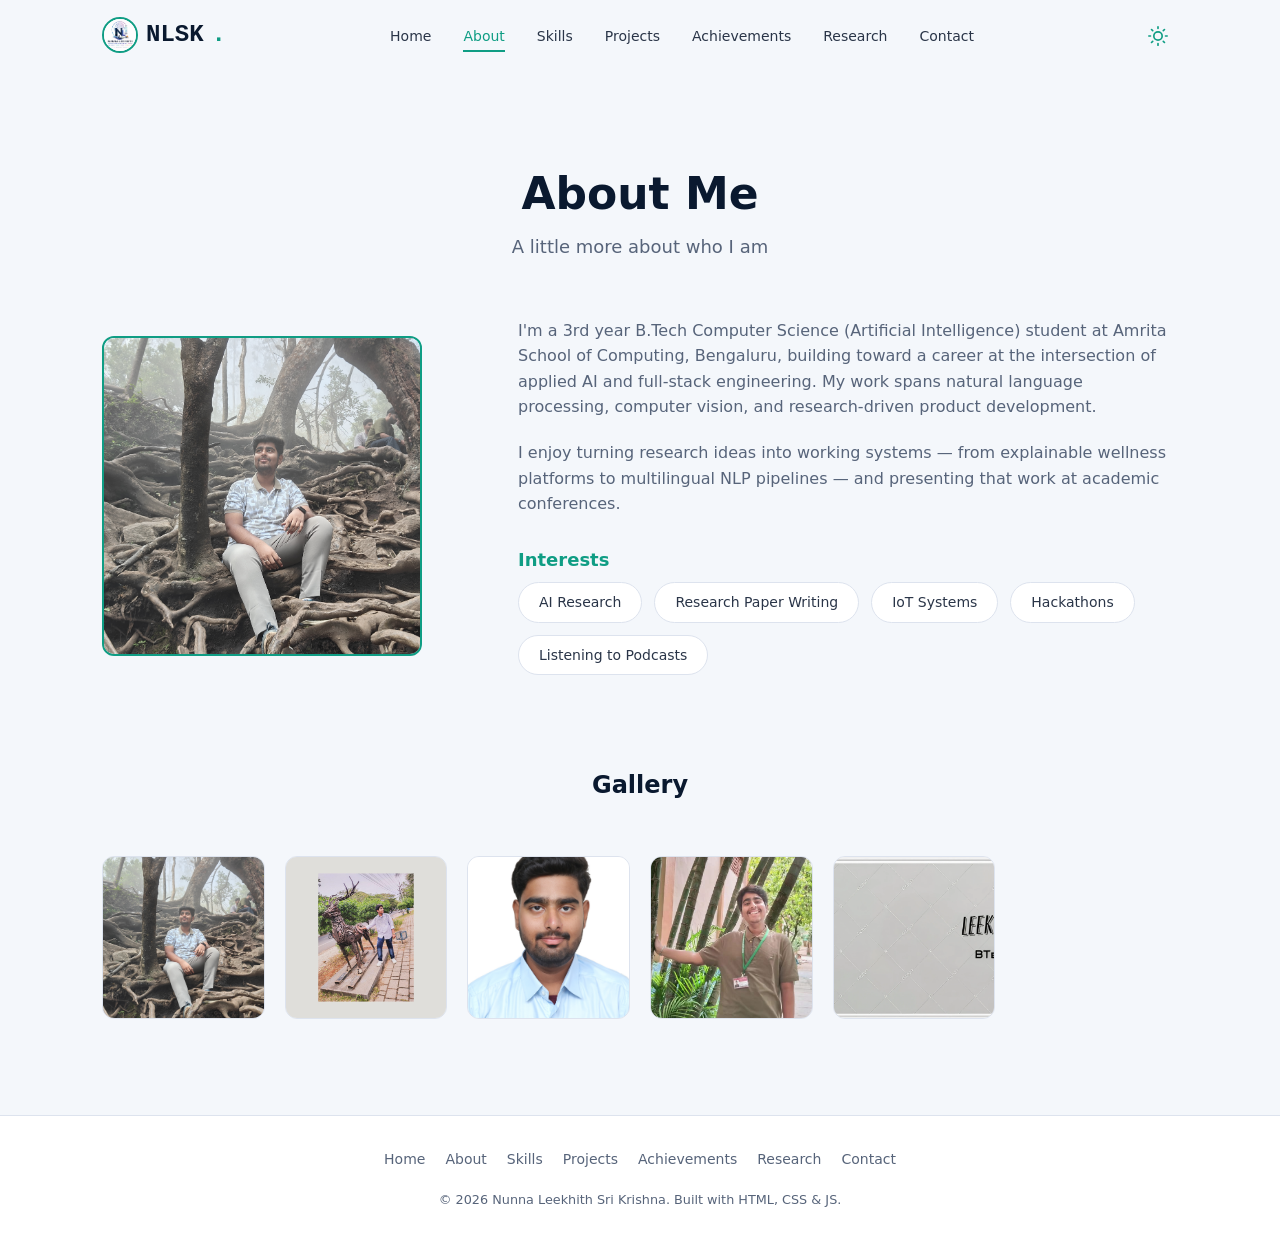
==== about.html @ ecdea921 "Convert single-page scroll site to multi-page dashboards; add logo, video, and photo/certificate gal" ====
<!DOCTYPE html>
<html lang="en">
<head>
  <meta charset="UTF-8" />
  <meta name="viewport" content="width=device-width, initial-scale=1.0" />
  <title>About | Nunna Leekhith Sri Krishna</title>
  <meta name="description" content="About Nunna Leekhith Sri Krishna — AI &amp; Full-Stack Developer, B.Tech CSE (AI) student at Amrita School of Computing." />
  <meta name="author" content="Nunna Leekhith Sri Krishna" />

  <link rel="icon" type="image/x-icon" href="assets/images/favicon.ico" />

  <link rel="stylesheet" href="css/base.css" />
  <link rel="stylesheet" href="css/layout.css" />
  <link rel="stylesheet" href="css/navbar.css" />
  <link rel="stylesheet" href="css/about.css" />
  <link rel="stylesheet" href="css/gallery.css" />
  <link rel="stylesheet" href="css/footer.css" />
  <link rel="stylesheet" href="css/animations.css" />
</head>
<body data-page="about">
  <a class="skip-link" href="#main-content">Skip to main content</a>

  <!-- ===== NAVBAR ===== -->
  <header class="navbar" id="navbar">
    <div class="container navbar__inner">
      <a href="index.html" class="navbar__brand">
        <img src="assets/gallery/logo.png" alt="Nunna Leekhith Sri Krishna logo" class="navbar__brand-logo" width="36" height="36" />
        NLSK<span class="navbar__brand-dot">.</span>
      </a>

      <nav class="navbar__nav" id="primary-nav" aria-label="Primary">
        <ul class="navbar__links" id="navbar-links">
          <li><a href="index.html" class="navbar__link" data-nav-link>Home</a></li>
          <li><a href="about.html" class="navbar__link" data-nav-link>About</a></li>
          <li><a href="skills.html" class="navbar__link" data-nav-link>Skills</a></li>
          <li><a href="projects.html" class="navbar__link" data-nav-link>Projects</a></li>
          <li><a href="achievements.html" class="navbar__link" data-nav-link>Achievements</a></li>
          <li><a href="research.html" class="navbar__link" data-nav-link>Research</a></li>
          <li><a href="contact.html" class="navbar__link" data-nav-link>Contact</a></li>
        </ul>
      </nav>

      <div class="navbar__actions">
        <button id="theme-toggle" class="theme-toggle" type="button" aria-label="Switch to light mode" aria-pressed="false">
          <svg class="theme-toggle__icon theme-toggle__icon--moon" viewBox="0 0 24 24" aria-hidden="true" focusable="false"><path d="M21 12.79A9 9 0 1 1 11.21 3 7 7 0 0 0 21 12.79z"/></svg>
          <svg class="theme-toggle__icon theme-toggle__icon--sun" viewBox="0 0 24 24" aria-hidden="true" focusable="false"><circle cx="12" cy="12" r="5"/><path d="M12 1v2M12 21v2M4.22 4.22l1.42 1.42M18.36 18.36l1.42 1.42M1 12h2M21 12h2M4.22 19.78l1.42-1.42M18.36 5.64l1.42-1.42"/></svg>
        </button>

        <button id="nav-toggle" class="nav-toggle" type="button" aria-label="Toggle navigation menu" aria-expanded="false" aria-controls="primary-nav">
          <span class="nav-toggle__bar"></span>
          <span class="nav-toggle__bar"></span>
          <span class="nav-toggle__bar"></span>
        </button>
      </div>
    </div>
  </header>

  <main id="main-content">
    <!-- ===== ABOUT ===== -->
    <section id="about" class="about section">
      <div class="container">
        <h2 class="section__title reveal" data-reveal>About Me</h2>
        <p class="section__subtitle reveal" data-reveal>A little more about who I am</p>

        <div class="about__grid">
          <div class="about__image reveal" data-reveal>
            <div class="about__image-frame">
              <img src="assets/gallery/profile-portrait.jpg" alt="Portrait of Nunna Leekhith Sri Krishna" loading="lazy" width="360" height="360" />
            </div>
          </div>

          <div class="about__content reveal" data-reveal>
            <p>
              I'm a 3rd year B.Tech Computer Science (Artificial Intelligence) student at Amrita School of Computing,
              Bengaluru, building toward a career at the intersection of applied AI and full-stack engineering. My work
              spans natural language processing, computer vision, and research-driven product development.
            </p>
            <p>
              I enjoy turning research ideas into working systems &mdash; from explainable wellness platforms to
              multilingual NLP pipelines &mdash; and presenting that work at academic conferences.
            </p>

            <h3 class="about__interests-title">Interests</h3>
            <ul class="about__interests" role="list">
              <li>AI Research</li>
              <li>Research Paper Writing</li>
              <li>IoT Systems</li>
              <li>Hackathons</li>
              <li>Listening to Podcasts</li>
            </ul>
          </div>
        </div>

        <h3 class="section__title reveal" data-reveal style="font-size: var(--fs-lg); margin-top: var(--space-2xl);">Gallery</h3>
        <div class="gallery__grid" id="gallery-grid"><!-- populated by galleryView.js --></div>
      </div>
    </section>
  </main>

  <!-- ===== FOOTER ===== -->
  <footer class="footer">
    <div class="container footer__inner">
      <nav class="footer__nav" aria-label="Footer">
        <a href="index.html">Home</a>
        <a href="about.html">About</a>
        <a href="skills.html">Skills</a>
        <a href="projects.html">Projects</a>
        <a href="achievements.html">Achievements</a>
        <a href="research.html">Research</a>
        <a href="contact.html">Contact</a>
      </nav>
      <p class="footer__copyright">&copy; <span id="footer-year"></span> Nunna Leekhith Sri Krishna. Built with HTML, CSS &amp; JS.</p>
    </div>
  </footer>

  <script type="module" src="js/main.js"></script>
</body>
</html>
---- css/base.css ----
/* ==========================================================================
   base.css — reset, custom properties, typography, theme variables
   ========================================================================== */

*,
*::before,
*::after {
  box-sizing: border-box;
  margin: 0;
  padding: 0;
}

html {
  scroll-behavior: smooth;
  scroll-padding-top: 80px;
}

@media (prefers-reduced-motion: reduce) {
  html {
    scroll-behavior: auto;
  }
  *,
  *::before,
  *::after {
    animation-duration: 0.001ms !important;
    animation-iteration-count: 1 !important;
    transition-duration: 0.001ms !important;
  }
}

img,
picture,
svg {
  display: block;
  max-width: 100%;
}

ul,
ol {
  list-style: none;
}

a {
  color: inherit;
  text-decoration: none;
}

button,
input,
textarea {
  font: inherit;
  color: inherit;
  background: none;
  border: none;
}

button {
  cursor: pointer;
}

/* -------------------------------------------------------------------------
   Theme tokens — dark mode is the default; [data-theme="light"] overrides.
   ------------------------------------------------------------------------- */
:root {
  /* Brand accents */
  --color-accent: #64ffda;
  --color-accent-dim: #52e0c4;
  --color-accent-rgb: 100, 255, 218;

  /* Dark theme (default) */
  --color-bg: #0a192f;
  --color-bg-alt: #112240;
  --color-bg-elevated: #172a45;
  --color-text-primary: #ccd6f6;
  --color-text-secondary: #8892b0;
  --color-text-heading: #e6f1ff;
  --color-border: #233554;
  --color-shadow: rgba(2, 12, 27, 0.7);
  --color-overlay: rgba(2, 12, 27, 0.85);

  /* Spacing scale */
  --space-2xs: 0.25rem;
  --space-xs: 0.5rem;
  --space-sm: 0.75rem;
  --space-md: 1.25rem;
  --space-lg: 2rem;
  --space-xl: 3.5rem;
  --space-2xl: 6rem;

  /* Typography */
  --font-body: 'Segoe UI', system-ui, -apple-system, 'Roboto', 'Helvetica Neue', Arial, sans-serif;
  --font-mono: 'Consolas', 'SFMono-Regular', Menlo, Monaco, monospace;
  --fs-sm: 0.875rem;
  --fs-base: 1rem;
  --fs-md: 1.125rem;
  --fs-lg: 1.5rem;
  --fs-xl: 2rem;
  --fs-2xl: 2.75rem;
  --fs-3xl: 3.5rem;

  /* Layout */
  --container-width: 1140px;
  --radius-sm: 6px;
  --radius-md: 12px;
  --radius-lg: 20px;
  --transition-fast: 150ms ease;
  --transition-base: 300ms ease;
  --transition-slow: 550ms cubic-bezier(0.22, 1, 0.36, 1);
  --navbar-height: 72px;
}

:root[data-theme='light'] {
  --color-bg: #f4f7fb;
  --color-bg-alt: #ffffff;
  --color-bg-elevated: #ffffff;
  --color-text-primary: #2a3548;
  --color-text-secondary: #57647a;
  --color-text-heading: #0a192f;
  --color-border: #dde3ee;
  --color-shadow: rgba(20, 40, 70, 0.12);
  --color-overlay: rgba(230, 236, 245, 0.9);
  --color-accent: #0f9d84;
  --color-accent-dim: #0c8570;
  --color-accent-rgb: 15, 157, 132;
}

body {
  font-family: var(--font-body);
  background-color: var(--color-bg);
  color: var(--color-text-primary);
  line-height: 1.6;
  font-size: var(--fs-base);
  transition: background-color var(--transition-base), color var(--transition-base);
  overflow-x: hidden;
}

h1, h2, h3, h4 {
  color: var(--color-text-heading);
  line-height: 1.2;
  font-weight: 700;
}

p {
  color: var(--color-text-secondary);
}

/* Accessible skip link */
.skip-link {
  position: absolute;
  top: -100px;
  left: var(--space-md);
  background: var(--color-accent);
  color: var(--color-bg);
  padding: var(--space-xs) var(--space-md);
  border-radius: var(--radius-sm);
  z-index: 1000;
  font-weight: 600;
  transition: top var(--transition-fast);
}

.skip-link:focus {
  top: var(--space-md);
}

/* Visible focus ring for keyboard users */
a:focus-visible,
button:focus-visible,
input:focus-visible,
textarea:focus-visible {
  outline: 2px solid var(--color-accent);
  outline-offset: 3px;
  border-radius: var(--radius-sm);
}

::selection {
  background: rgba(var(--color-accent-rgb), 0.3);
  color: var(--color-text-heading);
}

/* Buttons shared across sections */
.btn {
  display: inline-flex;
  align-items: center;
  justify-content: center;
  padding: 0.85rem 1.75rem;
  border-radius: var(--radius-sm);
  font-weight: 600;
  font-size: var(--fs-sm);
  letter-spacing: 0.02em;
  transition: transform var(--transition-fast), background-color var(--transition-fast), color var(--transition-fast), border-color var(--transition-fast);
  border: 1px solid transparent;
}

.btn:hover,
.btn:focus-visible {
  transform: translateY(-3px);
}

.btn--primary {
  background: var(--color-accent);
  color: var(--color-bg);
}

.btn--primary:hover {
  background: var(--color-accent-dim);
}

.btn--secondary {
  border-color: var(--color-accent);
  color: var(--color-accent);
}

.btn--secondary:hover {
  background: rgba(var(--color-accent-rgb), 0.1);
}

.btn--ghost {
  color: var(--color-text-primary);
  border-color: var(--color-border);
}

.btn--ghost:hover {
  border-color: var(--color-accent);
  color: var(--color-accent);
}
---- css/layout.css ----
/* ==========================================================================
   layout.css — containers, section spacing, shared grid/flex helpers
   ========================================================================== */

.container {
  width: 100%;
  max-width: var(--container-width);
  margin-inline: auto;
  padding-inline: var(--space-lg);
}

.section {
  padding-block: var(--space-2xl);
}

.section__title {
  font-size: var(--fs-2xl);
  text-align: center;
  position: relative;
}

.section__subtitle {
  text-align: center;
  max-width: 560px;
  margin: var(--space-sm) auto var(--space-xl);
  font-size: var(--fs-md);
}

@media (max-width: 768px) {
  .container {
    padding-inline: var(--space-md);
  }

  .section {
    padding-block: var(--space-xl);
  }

  .section__title {
    font-size: var(--fs-xl);
  }
}
---- css/navbar.css ----
/* ==========================================================================
   navbar.css — sticky navigation, mobile menu, theme toggle button
   ========================================================================== */

.navbar {
  position: sticky;
  top: 0;
  z-index: 500;
  height: var(--navbar-height);
  display: flex;
  align-items: center;
  background: rgba(var(--color-accent-rgb), 0);
  backdrop-filter: blur(10px);
  background-color: color-mix(in srgb, var(--color-bg) 85%, transparent);
  border-bottom: 1px solid transparent;
  transition: border-color var(--transition-base), background-color var(--transition-base);
}

.navbar.is-scrolled {
  border-bottom-color: var(--color-border);
  box-shadow: 0 8px 24px var(--color-shadow);
}

.navbar__inner {
  display: flex;
  align-items: center;
  justify-content: space-between;
  height: 100%;
}

.navbar__brand {
  display: flex;
  align-items: center;
  gap: var(--space-xs);
  font-family: var(--font-mono);
  font-size: var(--fs-lg);
  font-weight: 700;
  color: var(--color-text-heading);
}

.navbar__brand-logo {
  width: 36px;
  height: 36px;
  border-radius: 50%;
  object-fit: cover;
  border: 2px solid var(--color-accent);
}

.navbar__brand-dot {
  color: var(--color-accent);
}

.navbar__links {
  display: flex;
  gap: var(--space-lg);
}

.navbar__link {
  position: relative;
  font-size: var(--fs-sm);
  font-weight: 500;
  color: var(--color-text-primary);
  padding: var(--space-2xs) 0;
  transition: color var(--transition-fast);
}

.navbar__link::after {
  content: '';
  position: absolute;
  left: 0;
  bottom: -4px;
  width: 0%;
  height: 2px;
  background: var(--color-accent);
  transition: width var(--transition-fast);
}

.navbar__link:hover,
.navbar__link.is-active {
  color: var(--color-accent);
}

.navbar__link:hover::after,
.navbar__link.is-active::after {
  width: 100%;
}

.navbar__actions {
  display: flex;
  align-items: center;
  gap: var(--space-md);
}

/* Theme toggle button */
.theme-toggle {
  position: relative;
  width: 40px;
  height: 40px;
  display: grid;
  place-items: center;
  border-radius: 50%;
  color: var(--color-accent);
  transition: background-color var(--transition-fast);
}

.theme-toggle:hover {
  background: rgba(var(--color-accent-rgb), 0.1);
}

.theme-toggle__icon {
  width: 20px;
  height: 20px;
  fill: none;
  stroke: currentColor;
  stroke-width: 2;
  stroke-linecap: round;
  stroke-linejoin: round;
  position: absolute;
  transition: opacity var(--transition-base), transform var(--transition-base);
}

.theme-toggle__icon--moon {
  fill: currentColor;
  stroke: none;
  opacity: 1;
  transform: rotate(0deg) scale(1);
}

.theme-toggle__icon--sun {
  opacity: 0;
  transform: rotate(-90deg) scale(0.5);
}

:root[data-theme='light'] .theme-toggle__icon--moon {
  opacity: 0;
  transform: rotate(90deg) scale(0.5);
}

:root[data-theme='light'] .theme-toggle__icon--sun {
  opacity: 1;
  transform: rotate(0deg) scale(1);
}

/* Hamburger */
.nav-toggle {
  display: none;
  flex-direction: column;
  gap: 5px;
  width: 32px;
  height: 32px;
  align-items: center;
  justify-content: center;
}

.nav-toggle__bar {
  width: 22px;
  height: 2px;
  background: var(--color-text-heading);
  border-radius: 2px;
  transition: transform var(--transition-fast), opacity var(--transition-fast);
}

.nav-toggle.is-open .nav-toggle__bar:nth-child(1) {
  transform: translateY(7px) rotate(45deg);
}

.nav-toggle.is-open .nav-toggle__bar:nth-child(2) {
  opacity: 0;
}

.nav-toggle.is-open .nav-toggle__bar:nth-child(3) {
  transform: translateY(-7px) rotate(-45deg);
}

@media (max-width: 860px) {
  .nav-toggle {
    display: flex;
  }

  .navbar__nav {
    position: fixed;
    inset: var(--navbar-height) 0 0 auto;
    width: min(75vw, 320px);
    height: calc(100vh - var(--navbar-height));
    background: var(--color-bg-alt);
    border-left: 1px solid var(--color-border);
    transform: translateX(100%);
    transition: transform var(--transition-base);
    box-shadow: -8px 0 24px var(--color-shadow);
  }

  .navbar__nav.is-open {
    transform: translateX(0);
  }

  .navbar__links {
    flex-direction: column;
    gap: var(--space-lg);
    padding: var(--space-xl) var(--space-lg);
  }
}
---- css/about.css ----
/* ==========================================================================
   about.css
   ========================================================================== */

.about__grid {
  display: grid;
  grid-template-columns: minmax(220px, 320px) 1fr;
  gap: var(--space-2xl);
  align-items: center;
}

.about__image-frame {
  position: relative;
  border-radius: var(--radius-md);
  overflow: hidden;
  border: 2px solid var(--color-accent);
  aspect-ratio: 1 / 1;
}

.about__image-frame img {
  width: 100%;
  height: 100%;
  object-fit: cover;
  filter: grayscale(20%);
  transition: filter var(--transition-base);
}

.about__image-frame:hover img {
  filter: grayscale(0%);
}

.about__content p {
  margin-bottom: var(--space-md);
}

.about__interests-title {
  font-size: var(--fs-md);
  margin-top: var(--space-lg);
  margin-bottom: var(--space-sm);
  color: var(--color-accent);
}

.about__interests {
  display: flex;
  flex-wrap: wrap;
  gap: var(--space-sm);
}

.about__interests li {
  padding: var(--space-xs) var(--space-md);
  border: 1px solid var(--color-border);
  border-radius: 999px;
  font-size: var(--fs-sm);
  color: var(--color-text-primary);
  background: var(--color-bg-elevated);
  transition: border-color var(--transition-fast), transform var(--transition-fast);
}

.about__interests li:hover {
  border-color: var(--color-accent);
  transform: translateY(-2px);
}

@media (max-width: 768px) {
  .about__grid {
    grid-template-columns: 1fr;
    gap: var(--space-lg);
    text-align: center;
  }

  .about__image-frame {
    max-width: 240px;
    margin-inline: auto;
  }

  .about__interests {
    justify-content: center;
  }
}
---- css/gallery.css ----
/* ==========================================================================
   gallery.css — photo gallery grid, certificate/document grid, lightbox
   ========================================================================== */

.gallery__grid {
  display: grid;
  grid-template-columns: repeat(auto-fill, minmax(160px, 1fr));
  gap: var(--space-md);
  margin-top: var(--space-xl);
}

.gallery-item__btn {
  display: block;
  width: 100%;
  aspect-ratio: 1 / 1;
  border-radius: var(--radius-md);
  overflow: hidden;
  border: 1px solid var(--color-border);
  transition: transform var(--transition-fast), border-color var(--transition-fast);
}

.gallery-item__btn:hover,
.gallery-item__btn:focus-visible {
  transform: translateY(-4px);
  border-color: var(--color-accent);
}

.gallery-item__btn img {
  width: 100%;
  height: 100%;
  object-fit: cover;
}

/* ---- Certificate / document grid ---- */
.certificate__grid {
  display: grid;
  grid-template-columns: repeat(auto-fill, minmax(220px, 1fr));
  gap: var(--space-lg);
}

.certificate-card {
  background: var(--color-bg-elevated);
  border: 1px solid var(--color-border);
  border-radius: var(--radius-md);
  padding: var(--space-sm);
  display: flex;
  flex-direction: column;
  gap: var(--space-xs);
  transition: transform var(--transition-fast), box-shadow var(--transition-fast);
}

.certificate-card:hover {
  transform: translateY(-4px);
  box-shadow: 0 12px 30px var(--color-shadow);
}

.certificate-card__btn {
  display: block;
  width: 100%;
  aspect-ratio: 4 / 3;
  border-radius: var(--radius-sm);
  overflow: hidden;
}

.certificate-card__btn img {
  width: 100%;
  height: 100%;
  object-fit: cover;
  transition: transform var(--transition-base);
}

.certificate-card__btn:hover img {
  transform: scale(1.05);
}

.certificate-card__doc {
  display: flex;
  flex-direction: column;
  align-items: center;
  justify-content: center;
  gap: var(--space-xs);
  aspect-ratio: 4 / 3;
  border-radius: var(--radius-sm);
  background: rgba(var(--color-accent-rgb), 0.06);
  border: 1px dashed var(--color-border);
  color: var(--color-accent);
  font-size: var(--fs-sm);
  font-weight: 600;
  transition: border-color var(--transition-fast), background-color var(--transition-fast);
}

.certificate-card__doc:hover {
  border-color: var(--color-accent);
  background: rgba(var(--color-accent-rgb), 0.12);
}

.certificate-card__doc-icon {
  width: 32px;
  height: 32px;
  fill: currentColor;
}

.certificate-card__pdf-link {
  align-self: flex-start;
  font-size: 0.75rem;
  font-weight: 600;
  color: var(--color-accent);
}

.certificate-card__pdf-link:hover {
  text-decoration: underline;
}

.certificate-card__title {
  font-size: var(--fs-sm);
  color: var(--color-text-primary);
  padding: 0 var(--space-2xs);
}

/* ---- Lightbox ---- */
.lightbox {
  position: fixed;
  inset: 0;
  z-index: 1500;
  display: flex;
  align-items: center;
  justify-content: center;
  padding: var(--space-lg);
}

.lightbox[hidden] {
  display: none;
}

.lightbox__overlay {
  position: absolute;
  inset: 0;
  background: var(--color-overlay);
  backdrop-filter: blur(6px);
}

.lightbox__dialog {
  position: relative;
  max-width: min(90vw, 900px);
  max-height: 90vh;
  display: flex;
  flex-direction: column;
  align-items: center;
  gap: var(--space-sm);
}

.lightbox__img {
  max-width: 100%;
  max-height: 78vh;
  border-radius: var(--radius-md);
  box-shadow: 0 24px 60px var(--color-shadow);
  background: var(--color-bg-elevated);
}

.lightbox__caption {
  color: var(--color-text-heading);
  font-size: var(--fs-sm);
  text-align: center;
}

.lightbox__close {
  position: absolute;
  top: -44px;
  right: 0;
  width: 36px;
  height: 36px;
  font-size: 1.5rem;
  line-height: 1;
  border-radius: 50%;
  background: var(--color-bg-elevated);
  color: var(--color-text-primary);
  border: 1px solid var(--color-border);
  transition: color var(--transition-fast), border-color var(--transition-fast);
}

.lightbox__close:hover {
  color: var(--color-accent);
  border-color: var(--color-accent);
}

@media (max-width: 480px) {
  .lightbox__close {
    top: var(--space-xs);
    right: var(--space-xs);
  }
}
---- css/footer.css ----
/* ==========================================================================
   footer.css
   ========================================================================== */

.footer {
  border-top: 1px solid var(--color-border);
  padding-block: var(--space-lg);
  background: var(--color-bg-alt);
}

.footer__inner {
  display: flex;
  flex-direction: column;
  align-items: center;
  gap: var(--space-md);
  text-align: center;
}

.footer__nav {
  display: flex;
  flex-wrap: wrap;
  justify-content: center;
  gap: var(--space-md);
}

.footer__nav a {
  font-size: var(--fs-sm);
  color: var(--color-text-secondary);
  transition: color var(--transition-fast);
}

.footer__nav a:hover {
  color: var(--color-accent);
}

.footer__copyright {
  font-size: 0.8rem;
  color: var(--color-text-secondary);
}
---- css/animations.css ----
/* ==========================================================================
   animations.css — keyframes, scroll-reveal, shared transitions
   ========================================================================== */

@keyframes blink {
  50% {
    opacity: 0;
  }
}

@keyframes scroll-cue {
  0% {
    transform: translateY(0);
    opacity: 1;
  }
  100% {
    transform: translateY(14px);
    opacity: 0;
  }
}

@keyframes fade-in-up {
  from {
    opacity: 0;
    transform: translateY(24px);
  }
  to {
    opacity: 1;
    transform: translateY(0);
  }
}

@keyframes modal-in {
  from {
    opacity: 0;
    transform: scale(0.94) translateY(10px);
  }
  to {
    opacity: 1;
    transform: scale(1) translateY(0);
  }
}

/* Scroll-reveal base state, toggled by scrollReveal.js via IntersectionObserver */
[data-reveal] {
  opacity: 0;
  transform: translateY(28px);
  transition: opacity var(--transition-slow), transform var(--transition-slow);
}

[data-reveal].is-visible {
  opacity: 1;
  transform: translateY(0);
}

/* Stagger children of a revealed group using --reveal-index custom property */
[data-reveal] {
  transition-delay: calc(var(--reveal-index, 0) * 90ms);
}

.modal:not([hidden]) .modal__dialog {
  animation: modal-in var(--transition-slow);
}

@media (prefers-reduced-motion: reduce) {
  [data-reveal] {
    opacity: 1;
    transform: none;
  }
}
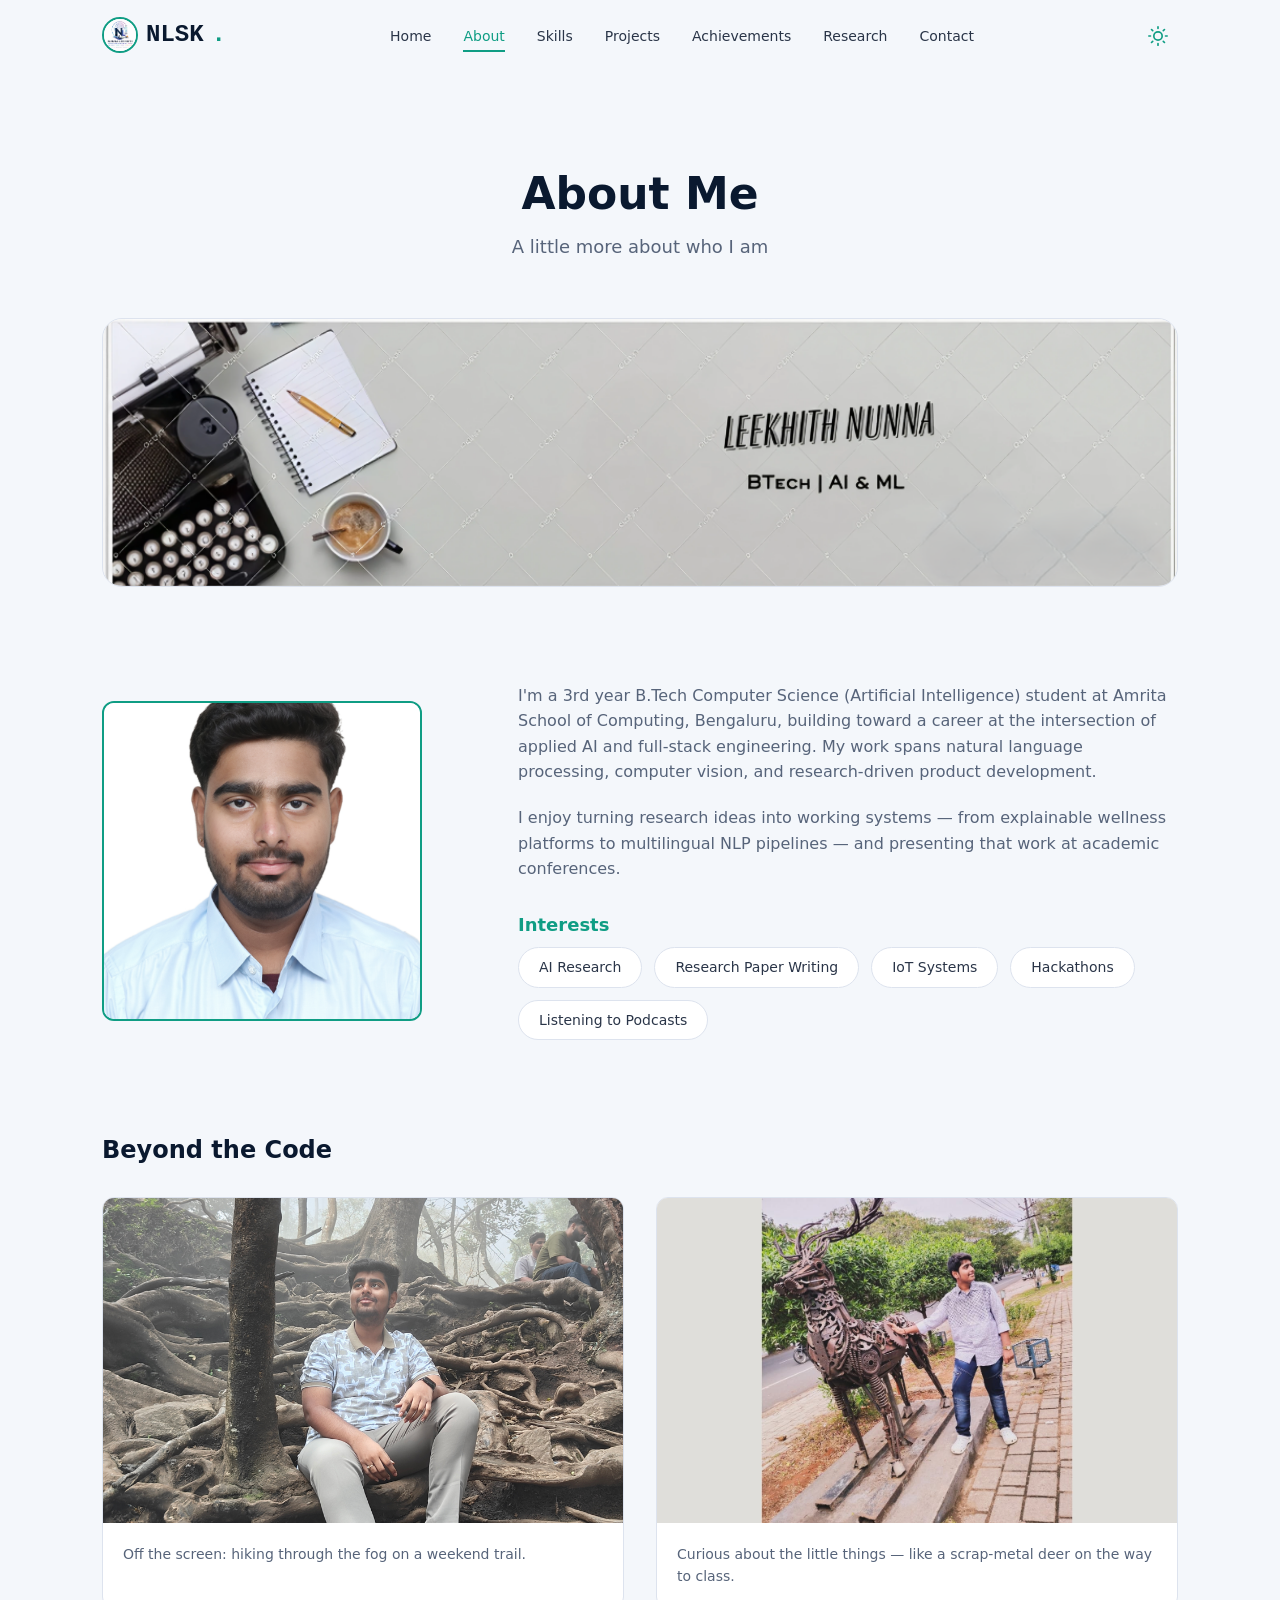
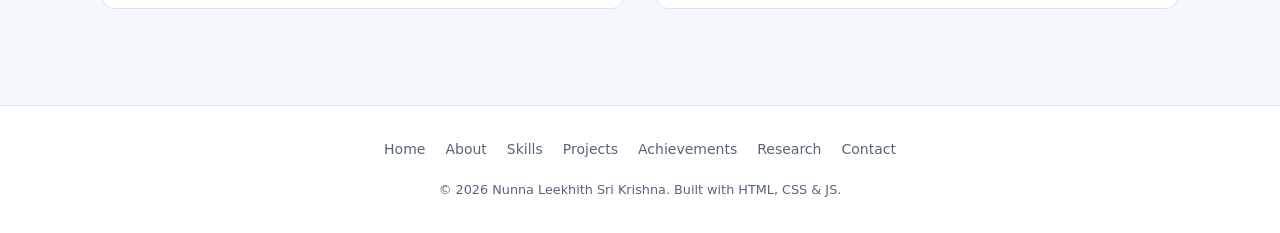
==== commit 1af634c1: "Remove visitor gate/admin, fix mislabeled certificates, and place photos contextually - Removes the " ====
--- a/about.html
+++ b/about.html
@@ -6,6 +6,7 @@
   <title>About | Nunna Leekhith Sri Krishna</title>
   <meta name="description" content="About Nunna Leekhith Sri Krishna — AI &amp; Full-Stack Developer, B.Tech CSE (AI) student at Amrita School of Computing." />
   <meta name="author" content="Nunna Leekhith Sri Krishna" />
+  <meta property="og:image" content="assets/gallery/profile-alt.jpeg" />
 
   <link rel="icon" type="image/x-icon" href="assets/images/favicon.ico" />
 
@@ -62,10 +63,14 @@
         <h2 class="section__title reveal" data-reveal>About Me</h2>
         <p class="section__subtitle reveal" data-reveal>A little more about who I am</p>
 
+        <div class="about__banner reveal" data-reveal>
+          <img src="assets/gallery/linkedin-cover.png" alt="Leekhith Nunna — B.Tech AI &amp; ML" loading="lazy" width="1584" height="396" />
+        </div>
+
         <div class="about__grid">
           <div class="about__image reveal" data-reveal>
             <div class="about__image-frame">
-              <img src="assets/gallery/profile-portrait.jpg" alt="Portrait of Nunna Leekhith Sri Krishna" loading="lazy" width="360" height="360" />
+              <img src="assets/gallery/profile-alt.jpeg" alt="Portrait of Nunna Leekhith Sri Krishna" loading="lazy" width="360" height="360" />
             </div>
           </div>
 
@@ -91,8 +96,36 @@
           </div>
         </div>
 
-        <h3 class="section__title reveal" data-reveal style="font-size: var(--fs-lg); margin-top: var(--space-2xl);">Gallery</h3>
-        <div class="gallery__grid" id="gallery-grid"><!-- populated by galleryView.js --></div>
+        <div class="about__beyond">
+          <h3 class="about__beyond-title reveal" data-reveal>Beyond the Code</h3>
+          <div class="about__beyond-grid">
+            <figure class="about__beyond-card reveal" data-reveal>
+              <button
+                type="button"
+                class="about__beyond-photo"
+                data-lightbox-trigger="assets/gallery/profile-portrait.jpg"
+                data-lightbox-caption="Hiking through the fog at the tree roots trail"
+                aria-label="View larger photo"
+              >
+                <img src="assets/gallery/profile-portrait.jpg" alt="Nunna Leekhith Sri Krishna hiking among tree roots" loading="lazy" />
+              </button>
+              <figcaption class="about__beyond-caption">Off the screen: hiking through the fog on a weekend trail.</figcaption>
+            </figure>
+
+            <figure class="about__beyond-card reveal" data-reveal>
+              <button
+                type="button"
+                class="about__beyond-photo"
+                data-lightbox-trigger="assets/gallery/profile-casual.jpg"
+                data-lightbox-caption="Exploring a scrap-metal deer sculpture around campus"
+                aria-label="View larger photo"
+              >
+                <img src="assets/gallery/profile-casual.jpg" alt="Nunna Leekhith Sri Krishna next to a scrap-metal deer sculpture" loading="lazy" />
+              </button>
+              <figcaption class="about__beyond-caption">Curious about the little things — like a scrap-metal deer on the way to class.</figcaption>
+            </figure>
+          </div>
+        </div>
       </div>
     </section>
   </main>
--- a/css/about.css
+++ b/css/about.css
@@ -1,6 +1,21 @@
 /* ==========================================================================
    about.css
    ========================================================================== */
+
+.about__banner {
+  width: 100%;
+  aspect-ratio: 4 / 1;
+  border-radius: var(--radius-lg);
+  overflow: hidden;
+  border: 1px solid var(--color-border);
+  margin-bottom: var(--space-2xl);
+}
+
+.about__banner img {
+  width: 100%;
+  height: 100%;
+  object-fit: cover;
+}
 
 .about__grid {
   display: grid;
@@ -61,6 +76,56 @@
   transform: translateY(-2px);
 }
 
+/* ---- Beyond the Code — two captioned narrative photos ---- */
+.about__beyond {
+  margin-top: var(--space-2xl);
+}
+
+.about__beyond-title {
+  font-size: var(--fs-lg);
+  margin-bottom: var(--space-lg);
+}
+
+.about__beyond-grid {
+  display: grid;
+  grid-template-columns: repeat(auto-fit, minmax(260px, 1fr));
+  gap: var(--space-lg);
+}
+
+.about__beyond-card {
+  border-radius: var(--radius-md);
+  overflow: hidden;
+  border: 1px solid var(--color-border);
+  background: var(--color-bg-elevated);
+}
+
+.about__beyond-photo {
+  display: block;
+  width: 100%;
+  aspect-ratio: 16 / 10;
+  border: none;
+  padding: 0;
+  cursor: pointer;
+}
+
+.about__beyond-photo img {
+  width: 100%;
+  height: 100%;
+  object-fit: cover;
+  transition: transform var(--transition-base);
+}
+
+.about__beyond-photo:hover img,
+.about__beyond-photo:focus-visible img {
+  transform: scale(1.05);
+}
+
+.about__beyond-caption {
+  padding: var(--space-md);
+  font-size: var(--fs-sm);
+  color: var(--color-text-secondary);
+}
+
 @media (max-width: 768px) {
   .about__grid {
     grid-template-columns: 1fr;
@@ -76,4 +141,8 @@
   .about__interests {
     justify-content: center;
   }
+
+  .about__banner {
+    aspect-ratio: 16 / 9;
+  }
 }
--- a/css/gallery.css
+++ b/css/gallery.css
@@ -1,35 +1,6 @@
 /* ==========================================================================
-   gallery.css — photo gallery grid, certificate/document grid, lightbox
+   gallery.css — certificate/document grid + shared lightbox
    ========================================================================== */
-
-.gallery__grid {
-  display: grid;
-  grid-template-columns: repeat(auto-fill, minmax(160px, 1fr));
-  gap: var(--space-md);
-  margin-top: var(--space-xl);
-}
-
-.gallery-item__btn {
-  display: block;
-  width: 100%;
-  aspect-ratio: 1 / 1;
-  border-radius: var(--radius-md);
-  overflow: hidden;
-  border: 1px solid var(--color-border);
-  transition: transform var(--transition-fast), border-color var(--transition-fast);
-}
-
-.gallery-item__btn:hover,
-.gallery-item__btn:focus-visible {
-  transform: translateY(-4px);
-  border-color: var(--color-accent);
-}
-
-.gallery-item__btn img {
-  width: 100%;
-  height: 100%;
-  object-fit: cover;
-}
 
 /* ---- Certificate / document grid ---- */
 .certificate__grid {
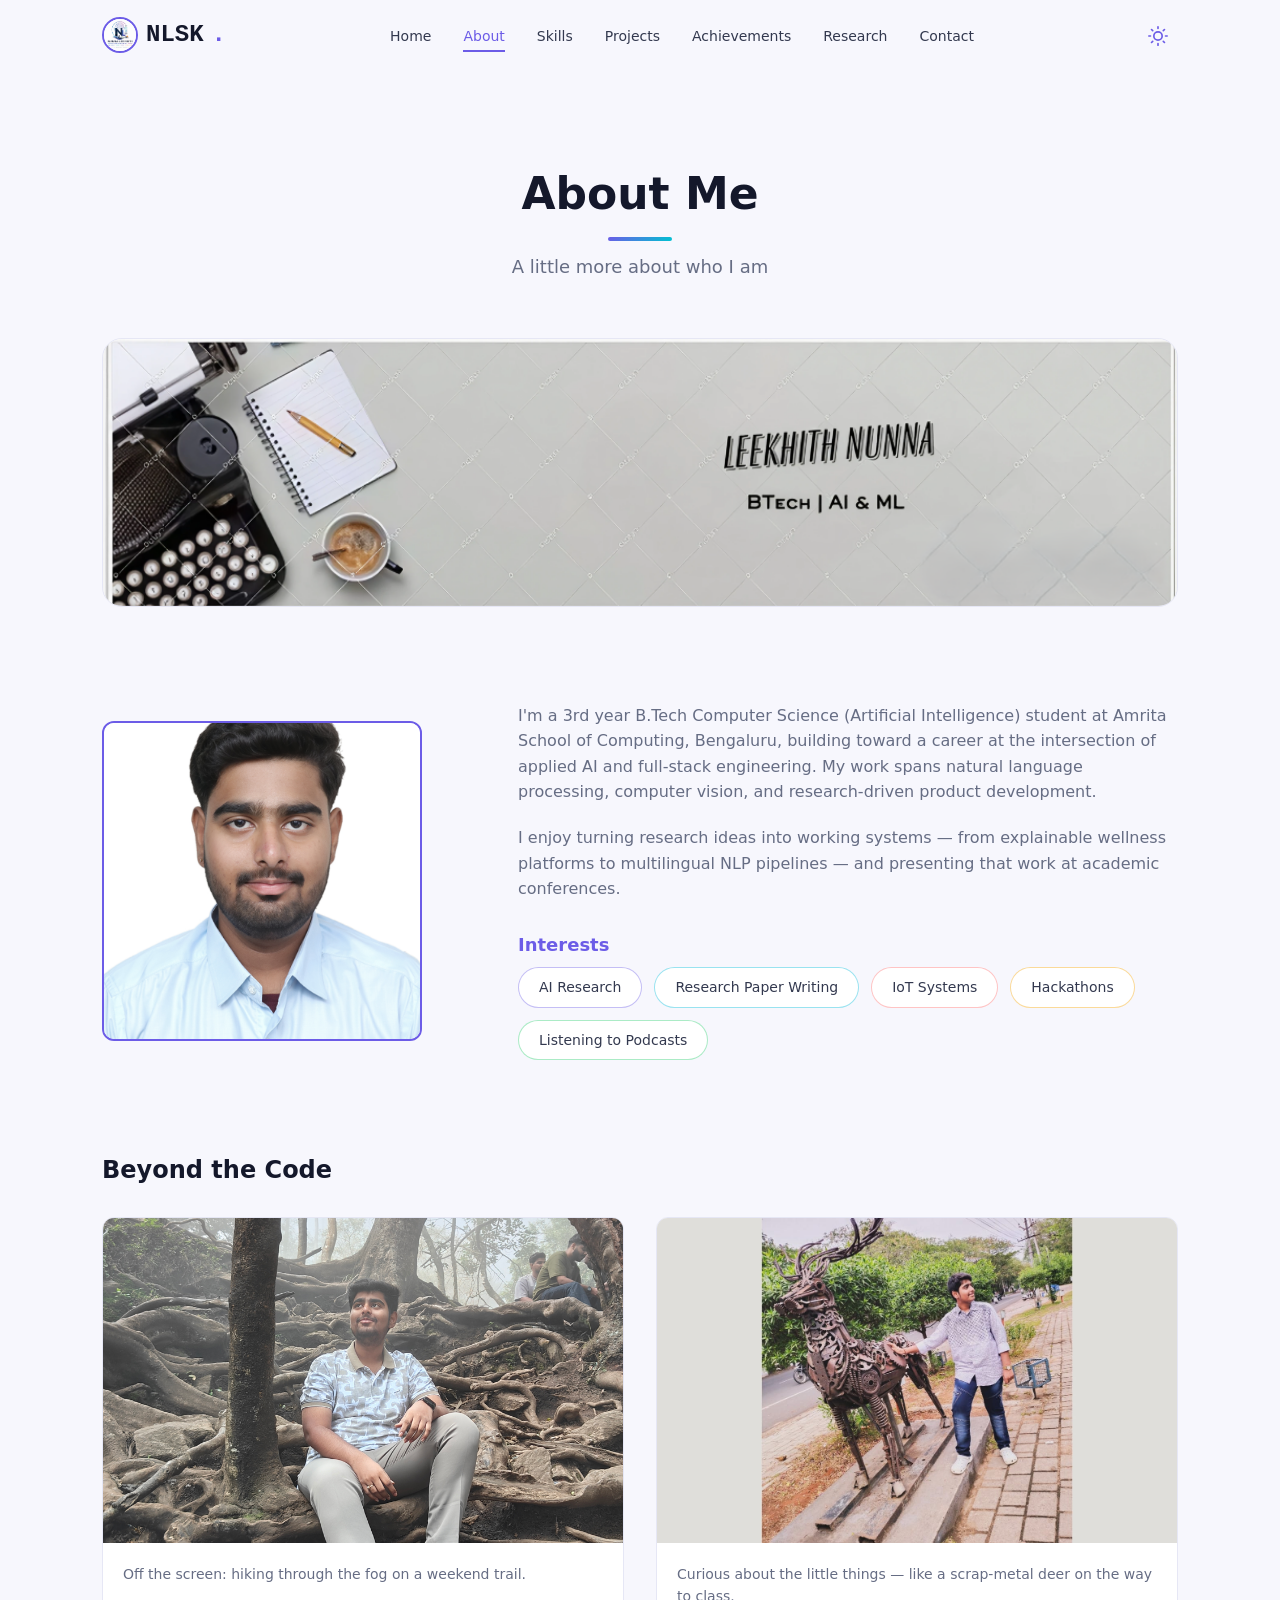
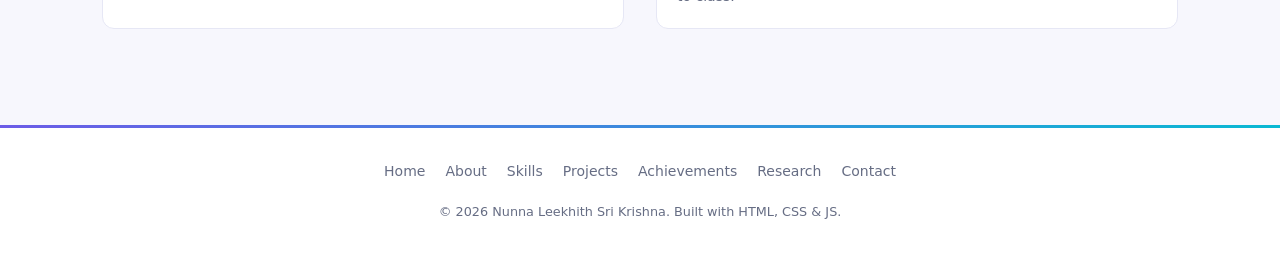
==== commit 0efee0cb: "Brighten the design system and add the IEEE CONECCT photo set - Switches the default theme from dark" ====
--- a/about.html
+++ b/about.html
@@ -97,7 +97,7 @@
         </div>
 
         <div class="about__beyond">
-          <h3 class="about__beyond-title reveal" data-reveal>Beyond the Code</h3>
+          <h3 class="subsection__title reveal" data-reveal>Beyond the Code</h3>
           <div class="about__beyond-grid">
             <figure class="about__beyond-card reveal" data-reveal>
               <button
--- a/css/base.css
+++ b/css/base.css
@@ -59,24 +59,34 @@
 }
 
 /* -------------------------------------------------------------------------
-   Theme tokens — dark mode is the default; [data-theme="light"] overrides.
+   Theme tokens — bright mode is the default; [data-theme="dark"] overrides.
    ------------------------------------------------------------------------- */
 :root {
-  /* Brand accents */
-  --color-accent: #64ffda;
-  --color-accent-dim: #52e0c4;
-  --color-accent-rgb: 100, 255, 218;
-
-  /* Dark theme (default) */
-  --color-bg: #0a192f;
-  --color-bg-alt: #112240;
-  --color-bg-elevated: #172a45;
-  --color-text-primary: #ccd6f6;
-  --color-text-secondary: #8892b0;
-  --color-text-heading: #e6f1ff;
-  --color-border: #233554;
-  --color-shadow: rgba(2, 12, 27, 0.7);
-  --color-overlay: rgba(2, 12, 27, 0.85);
+  /* Brand accents — violet-to-cyan gradient pair */
+  --color-accent: #6c5ce7;
+  --color-accent-dim: #5847c9;
+  --color-accent-rgb: 108, 92, 231;
+  --color-accent-2: #00c2d1;
+  --color-accent-2-rgb: 0, 194, 209;
+  --gradient-brand: linear-gradient(135deg, var(--color-accent), var(--color-accent-2));
+
+  /* Accent chips — rotated across cards for visual variety */
+  --chip-1: #6c5ce7;
+  --chip-2: #00b8d9;
+  --chip-3: #ff6b6b;
+  --chip-4: #f4a300;
+  --chip-5: #2ecc71;
+
+  /* Bright theme (default) */
+  --color-bg: #f7f7fd;
+  --color-bg-alt: #ffffff;
+  --color-bg-elevated: #ffffff;
+  --color-text-primary: #33394f;
+  --color-text-secondary: #666d84;
+  --color-text-heading: #14182b;
+  --color-border: #e6e7f5;
+  --color-shadow: rgba(76, 60, 190, 0.12);
+  --color-overlay: rgba(247, 247, 253, 0.92);
 
   /* Spacing scale */
   --space-2xs: 0.25rem;
@@ -109,19 +119,21 @@
   --navbar-height: 72px;
 }
 
-:root[data-theme='light'] {
-  --color-bg: #f4f7fb;
-  --color-bg-alt: #ffffff;
-  --color-bg-elevated: #ffffff;
-  --color-text-primary: #2a3548;
-  --color-text-secondary: #57647a;
-  --color-text-heading: #0a192f;
-  --color-border: #dde3ee;
-  --color-shadow: rgba(20, 40, 70, 0.12);
-  --color-overlay: rgba(230, 236, 245, 0.9);
-  --color-accent: #0f9d84;
-  --color-accent-dim: #0c8570;
-  --color-accent-rgb: 15, 157, 132;
+:root[data-theme='dark'] {
+  --color-bg: #0a192f;
+  --color-bg-alt: #112240;
+  --color-bg-elevated: #172a45;
+  --color-text-primary: #ccd6f6;
+  --color-text-secondary: #8892b0;
+  --color-text-heading: #e6f1ff;
+  --color-border: #233554;
+  --color-shadow: rgba(2, 12, 27, 0.7);
+  --color-overlay: rgba(2, 12, 27, 0.85);
+  --color-accent: #64ffda;
+  --color-accent-dim: #52e0c4;
+  --color-accent-rgb: 100, 255, 218;
+  --color-accent-2: #7c5cff;
+  --color-accent-2-rgb: 124, 92, 255;
 }
 
 body {
@@ -197,12 +209,18 @@
 }
 
 .btn--primary {
-  background: var(--color-accent);
+  background: var(--gradient-brand);
+  color: #ffffff;
+  box-shadow: 0 8px 20px rgba(var(--color-accent-rgb), 0.35);
+}
+
+.btn--primary:hover {
+  filter: brightness(1.08);
+  box-shadow: 0 12px 26px rgba(var(--color-accent-rgb), 0.42);
+}
+
+:root[data-theme='dark'] .btn--primary {
   color: var(--color-bg);
-}
-
-.btn--primary:hover {
-  background: var(--color-accent-dim);
 }
 
 .btn--secondary {
--- a/css/layout.css
+++ b/css/layout.css
@@ -17,6 +17,19 @@
   font-size: var(--fs-2xl);
   text-align: center;
   position: relative;
+  padding-bottom: var(--space-md);
+}
+
+.section__title::after {
+  content: '';
+  position: absolute;
+  bottom: 0;
+  left: 50%;
+  transform: translateX(-50%);
+  width: 64px;
+  height: 4px;
+  border-radius: 999px;
+  background: var(--gradient-brand);
 }
 
 .section__subtitle {
@@ -24,6 +37,50 @@
   max-width: 560px;
   margin: var(--space-sm) auto var(--space-xl);
   font-size: var(--fs-md);
+}
+
+.subsection__title {
+  font-size: var(--fs-lg);
+  margin-bottom: var(--space-lg);
+}
+
+/* ---- Stat tiles — quick-glance counts ---- */
+.stat-tiles {
+  display: grid;
+  grid-template-columns: repeat(auto-fit, minmax(180px, 1fr));
+  gap: var(--space-md);
+  max-width: 760px;
+  margin: 0 auto var(--space-2xl);
+}
+
+.stat-tile {
+  display: flex;
+  flex-direction: column;
+  align-items: center;
+  gap: 2px;
+  padding: var(--space-lg) var(--space-md);
+  border-radius: var(--radius-md);
+  background: var(--color-bg-elevated);
+  border: 1px solid var(--color-border);
+  border-bottom: 3px solid var(--color-accent);
+  text-align: center;
+}
+
+.stat-tile--2 { border-bottom-color: var(--chip-2); }
+.stat-tile--3 { border-bottom-color: var(--chip-3); }
+.stat-tile--4 { border-bottom-color: var(--chip-4); }
+.stat-tile--5 { border-bottom-color: var(--chip-5); }
+
+.stat-tile__value {
+  font-size: var(--fs-2xl);
+  font-weight: 700;
+  color: var(--color-text-heading);
+  font-family: var(--font-mono);
+}
+
+.stat-tile__label {
+  font-size: var(--fs-sm);
+  color: var(--color-text-secondary);
 }
 
 @media (max-width: 768px) {
--- a/css/about.css
+++ b/css/about.css
@@ -76,14 +76,15 @@
   transform: translateY(-2px);
 }
 
+.about__interests li:nth-child(5n+1) { border-color: rgba(var(--color-accent-rgb), 0.4); }
+.about__interests li:nth-child(5n+2) { border-color: rgba(0, 184, 217, 0.4); }
+.about__interests li:nth-child(5n+3) { border-color: rgba(255, 107, 107, 0.4); }
+.about__interests li:nth-child(5n+4) { border-color: rgba(244, 163, 0, 0.4); }
+.about__interests li:nth-child(5n+5) { border-color: rgba(46, 204, 113, 0.4); }
+
 /* ---- Beyond the Code — two captioned narrative photos ---- */
 .about__beyond {
   margin-top: var(--space-2xl);
-}
-
-.about__beyond-title {
-  font-size: var(--fs-lg);
-  margin-bottom: var(--space-lg);
 }
 
 .about__beyond-grid {
--- a/css/gallery.css
+++ b/css/gallery.css
@@ -88,6 +88,40 @@
   padding: 0 var(--space-2xs);
 }
 
+/* ---- IEEE CONECCT photo grid (research.html) ---- */
+.conecct-gallery {
+  margin-top: var(--space-xl);
+}
+
+.conecct-gallery__grid {
+  display: grid;
+  grid-template-columns: repeat(auto-fill, minmax(150px, 1fr));
+  gap: var(--space-sm);
+}
+
+.conecct-gallery__btn {
+  display: block;
+  width: 100%;
+  aspect-ratio: 1 / 1;
+  border-radius: var(--radius-sm);
+  overflow: hidden;
+  border: 1px solid var(--color-border);
+  padding: 0;
+  cursor: pointer;
+}
+
+.conecct-gallery__btn img {
+  width: 100%;
+  height: 100%;
+  object-fit: cover;
+  transition: transform var(--transition-base);
+}
+
+.conecct-gallery__btn:hover img,
+.conecct-gallery__btn:focus-visible img {
+  transform: scale(1.08);
+}
+
 /* ---- Lightbox ---- */
 .lightbox {
   position: fixed;
--- a/css/footer.css
+++ b/css/footer.css
@@ -3,7 +3,8 @@
    ========================================================================== */
 
 .footer {
-  border-top: 1px solid var(--color-border);
+  border-top: 3px solid transparent;
+  border-image: var(--gradient-brand) 1;
   padding-block: var(--space-lg);
   background: var(--color-bg-alt);
 }
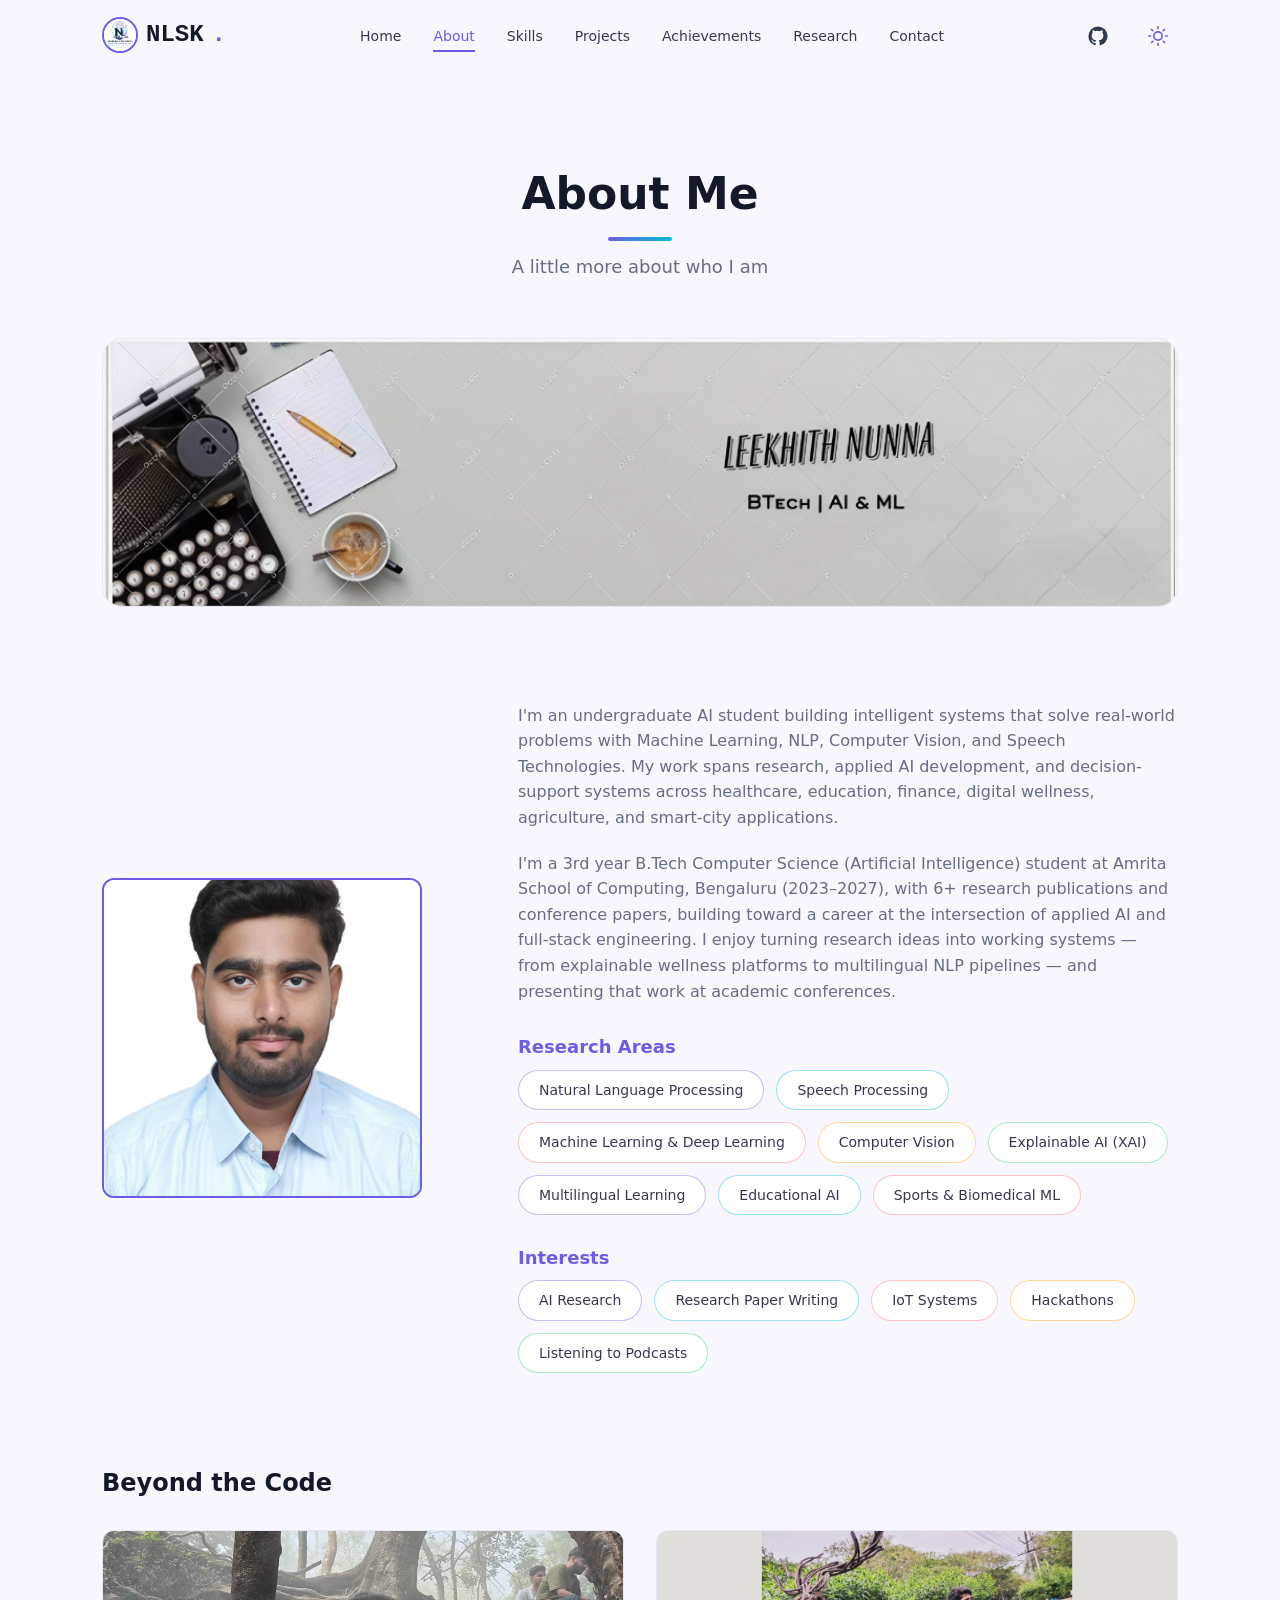
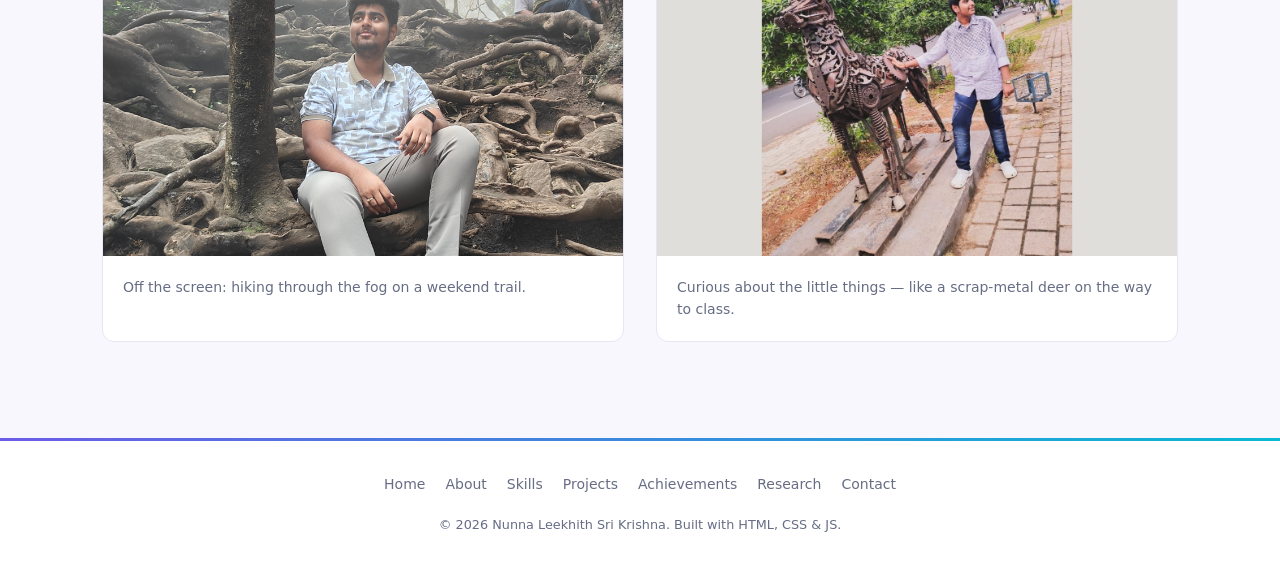
==== commit d9225fe4: "Sync content with GitHub profile: 16 real projects, fuller skills, GitHub nav link - Expands project" ====
--- a/about.html
+++ b/about.html
@@ -42,6 +42,9 @@
       </nav>
 
       <div class="navbar__actions">
+        <a href="https://github.com/leekhithnunna" class="navbar__github" target="_blank" rel="noopener noreferrer" aria-label="GitHub profile">
+          <svg viewBox="0 0 24 24" aria-hidden="true" focusable="false"><path d="M12 .5A11.5 11.5 0 0 0 .5 12 11.5 11.5 0 0 0 8.4 23c.6.1.8-.3.8-.6v-2.1c-3.2.7-3.9-1.4-3.9-1.4-.5-1.3-1.2-1.7-1.2-1.7-1-.7.1-.7.1-.7 1.1.1 1.7 1.1 1.7 1.1 1 1.7 2.6 1.2 3.2.9.1-.7.4-1.2.7-1.5-2.6-.3-5.3-1.3-5.3-5.7 0-1.3.4-2.3 1.1-3.1-.1-.3-.5-1.5.1-3.1 0 0 .9-.3 3 1.1a10.4 10.4 0 0 1 5.5 0c2.1-1.4 3-1.1 3-1.1.6 1.6.2 2.8.1 3.1.7.8 1.1 1.8 1.1 3.1 0 4.4-2.7 5.4-5.3 5.7.4.4.8 1.1.8 2.2v3.3c0 .3.2.7.8.6A11.5 11.5 0 0 0 23.5 12 11.5 11.5 0 0 0 12 .5z"/></svg>
+        </a>
         <button id="theme-toggle" class="theme-toggle" type="button" aria-label="Switch to light mode" aria-pressed="false">
           <svg class="theme-toggle__icon theme-toggle__icon--moon" viewBox="0 0 24 24" aria-hidden="true" focusable="false"><path d="M21 12.79A9 9 0 1 1 11.21 3 7 7 0 0 0 21 12.79z"/></svg>
           <svg class="theme-toggle__icon theme-toggle__icon--sun" viewBox="0 0 24 24" aria-hidden="true" focusable="false"><circle cx="12" cy="12" r="5"/><path d="M12 1v2M12 21v2M4.22 4.22l1.42 1.42M18.36 18.36l1.42 1.42M1 12h2M21 12h2M4.22 19.78l1.42-1.42M18.36 5.64l1.42-1.42"/></svg>
@@ -76,14 +79,30 @@
 
           <div class="about__content reveal" data-reveal>
             <p>
-              I'm a 3rd year B.Tech Computer Science (Artificial Intelligence) student at Amrita School of Computing,
-              Bengaluru, building toward a career at the intersection of applied AI and full-stack engineering. My work
-              spans natural language processing, computer vision, and research-driven product development.
+              I'm an undergraduate AI student building intelligent systems that solve real-world problems with
+              Machine Learning, NLP, Computer Vision, and Speech Technologies. My work spans research, applied AI
+              development, and decision-support systems across healthcare, education, finance, digital wellness,
+              agriculture, and smart-city applications.
             </p>
             <p>
-              I enjoy turning research ideas into working systems &mdash; from explainable wellness platforms to
-              multilingual NLP pipelines &mdash; and presenting that work at academic conferences.
+              I'm a 3rd year B.Tech Computer Science (Artificial Intelligence) student at Amrita School of Computing,
+              Bengaluru (2023&ndash;2027), with 6+ research publications and conference papers, building toward a
+              career at the intersection of applied AI and full-stack engineering. I enjoy turning research ideas
+              into working systems &mdash; from explainable wellness platforms to multilingual NLP pipelines &mdash;
+              and presenting that work at academic conferences.
             </p>
+
+            <h3 class="about__interests-title">Research Areas</h3>
+            <ul class="about__interests" role="list">
+              <li>Natural Language Processing</li>
+              <li>Speech Processing</li>
+              <li>Machine Learning &amp; Deep Learning</li>
+              <li>Computer Vision</li>
+              <li>Explainable AI (XAI)</li>
+              <li>Multilingual Learning</li>
+              <li>Educational AI</li>
+              <li>Sports &amp; Biomedical ML</li>
+            </ul>
 
             <h3 class="about__interests-title">Interests</h3>
             <ul class="about__interests" role="list">
--- a/css/navbar.css
+++ b/css/navbar.css
@@ -89,6 +89,27 @@
   display: flex;
   align-items: center;
   gap: var(--space-md);
+}
+
+.navbar__github {
+  width: 40px;
+  height: 40px;
+  display: grid;
+  place-items: center;
+  border-radius: 50%;
+  color: var(--color-text-primary);
+  transition: background-color var(--transition-fast), color var(--transition-fast);
+}
+
+.navbar__github svg {
+  width: 20px;
+  height: 20px;
+  fill: currentColor;
+}
+
+.navbar__github:hover {
+  background: rgba(var(--color-accent-rgb), 0.1);
+  color: var(--color-accent);
 }
 
 /* Theme toggle button */
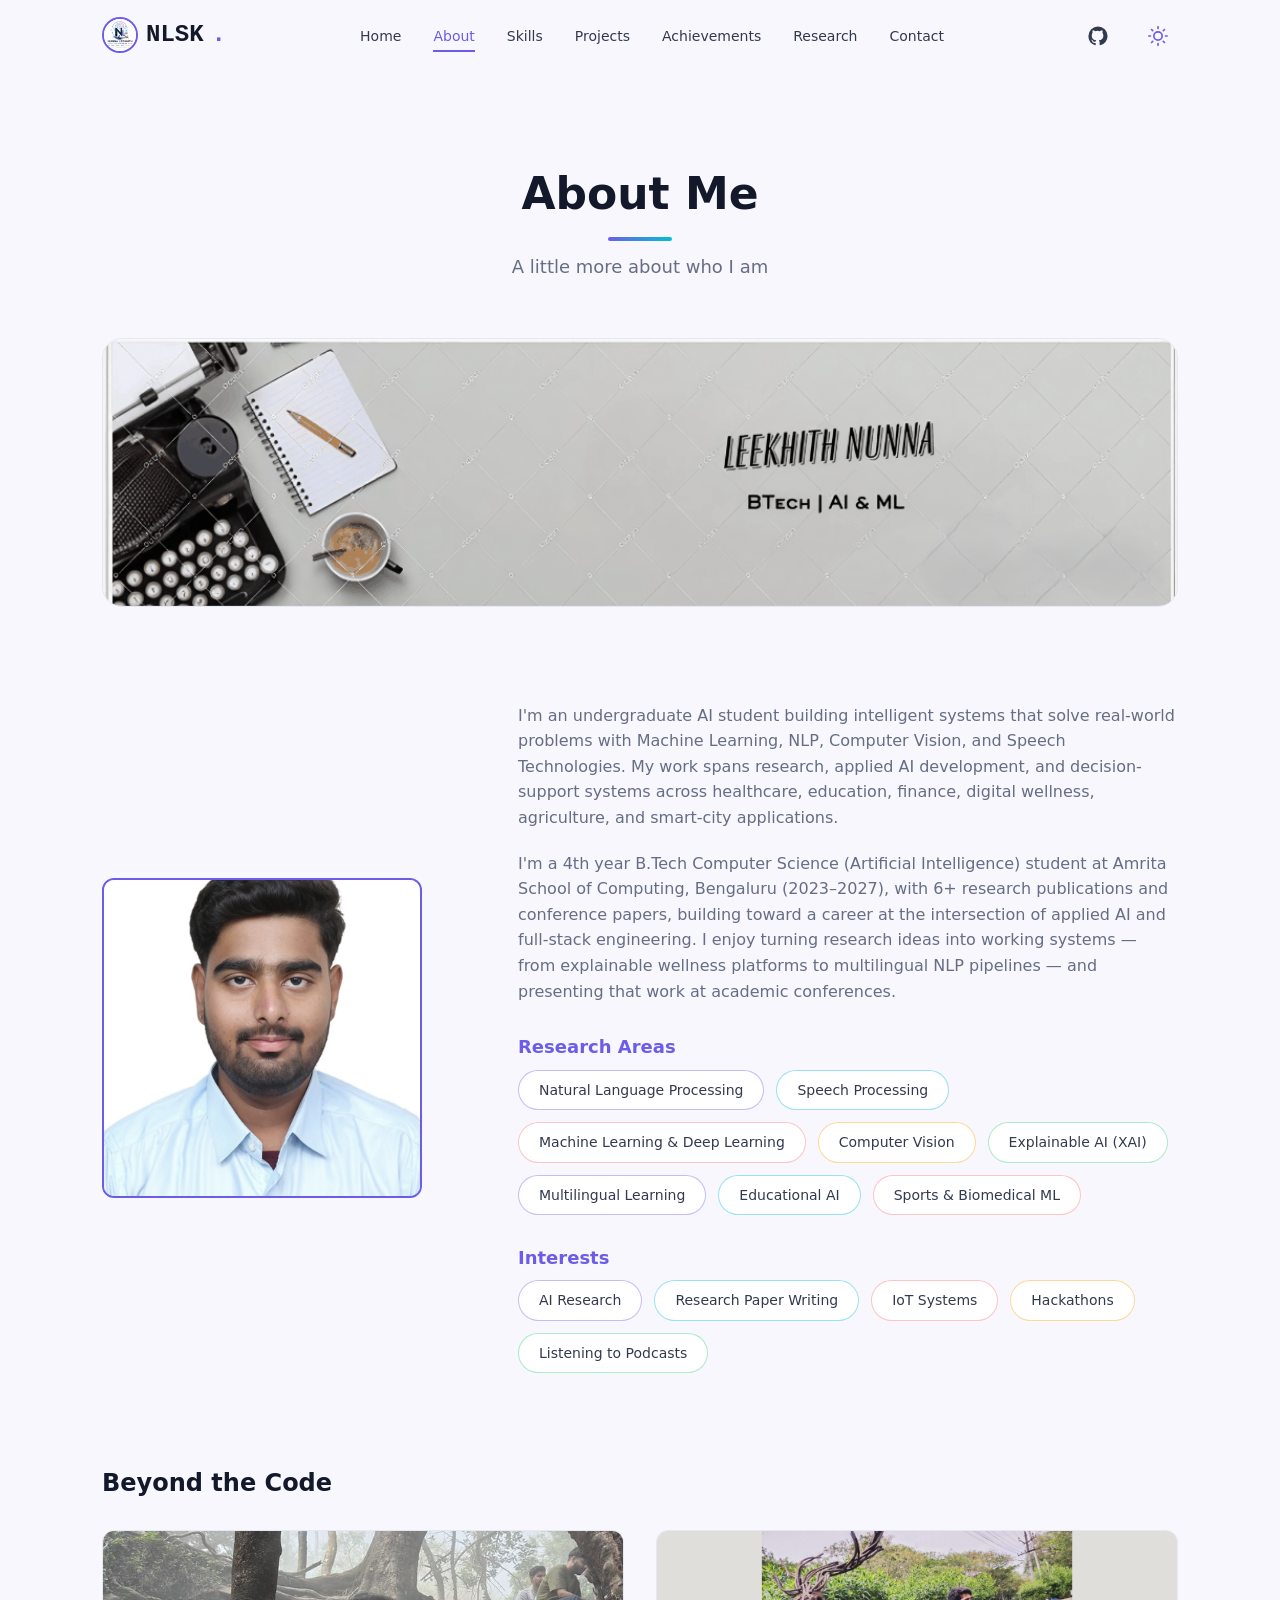
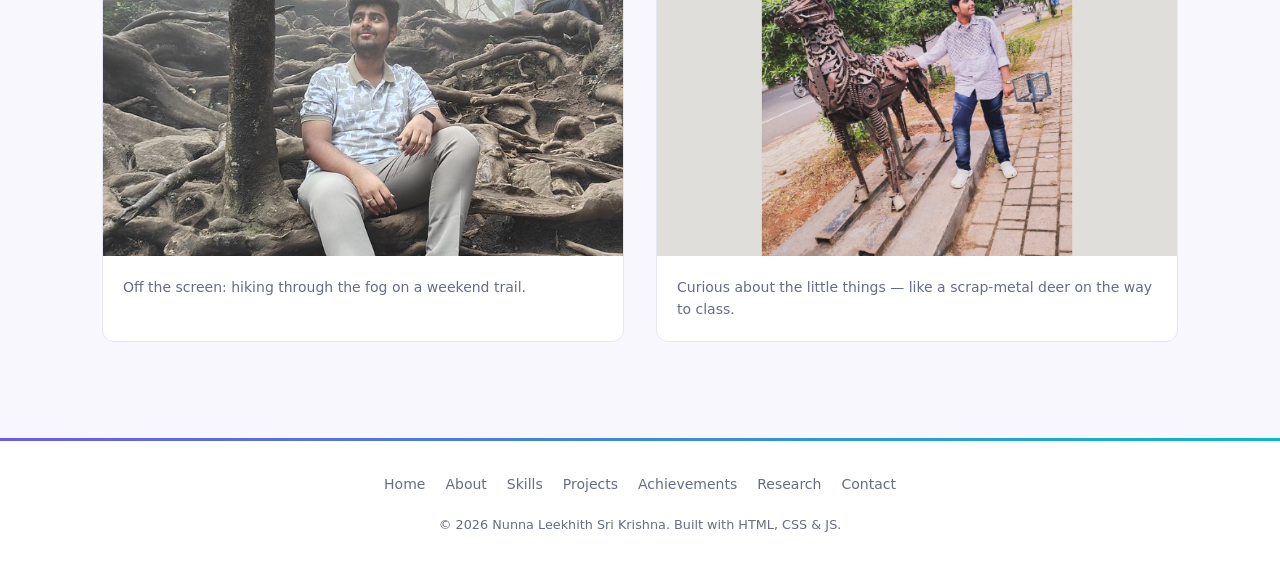
==== commit c891ac95: "Update academic year to 4th year B.Tech Co-Authored-By: Claude Sonnet 5 <noreply@anthropic.com>" ====
--- a/about.html
+++ b/about.html
@@ -85,7 +85,7 @@
               agriculture, and smart-city applications.
             </p>
             <p>
-              I'm a 3rd year B.Tech Computer Science (Artificial Intelligence) student at Amrita School of Computing,
+              I'm a 4th year B.Tech Computer Science (Artificial Intelligence) student at Amrita School of Computing,
               Bengaluru (2023&ndash;2027), with 6+ research publications and conference papers, building toward a
               career at the intersection of applied AI and full-stack engineering. I enjoy turning research ideas
               into working systems &mdash; from explainable wellness platforms to multilingual NLP pipelines &mdash;
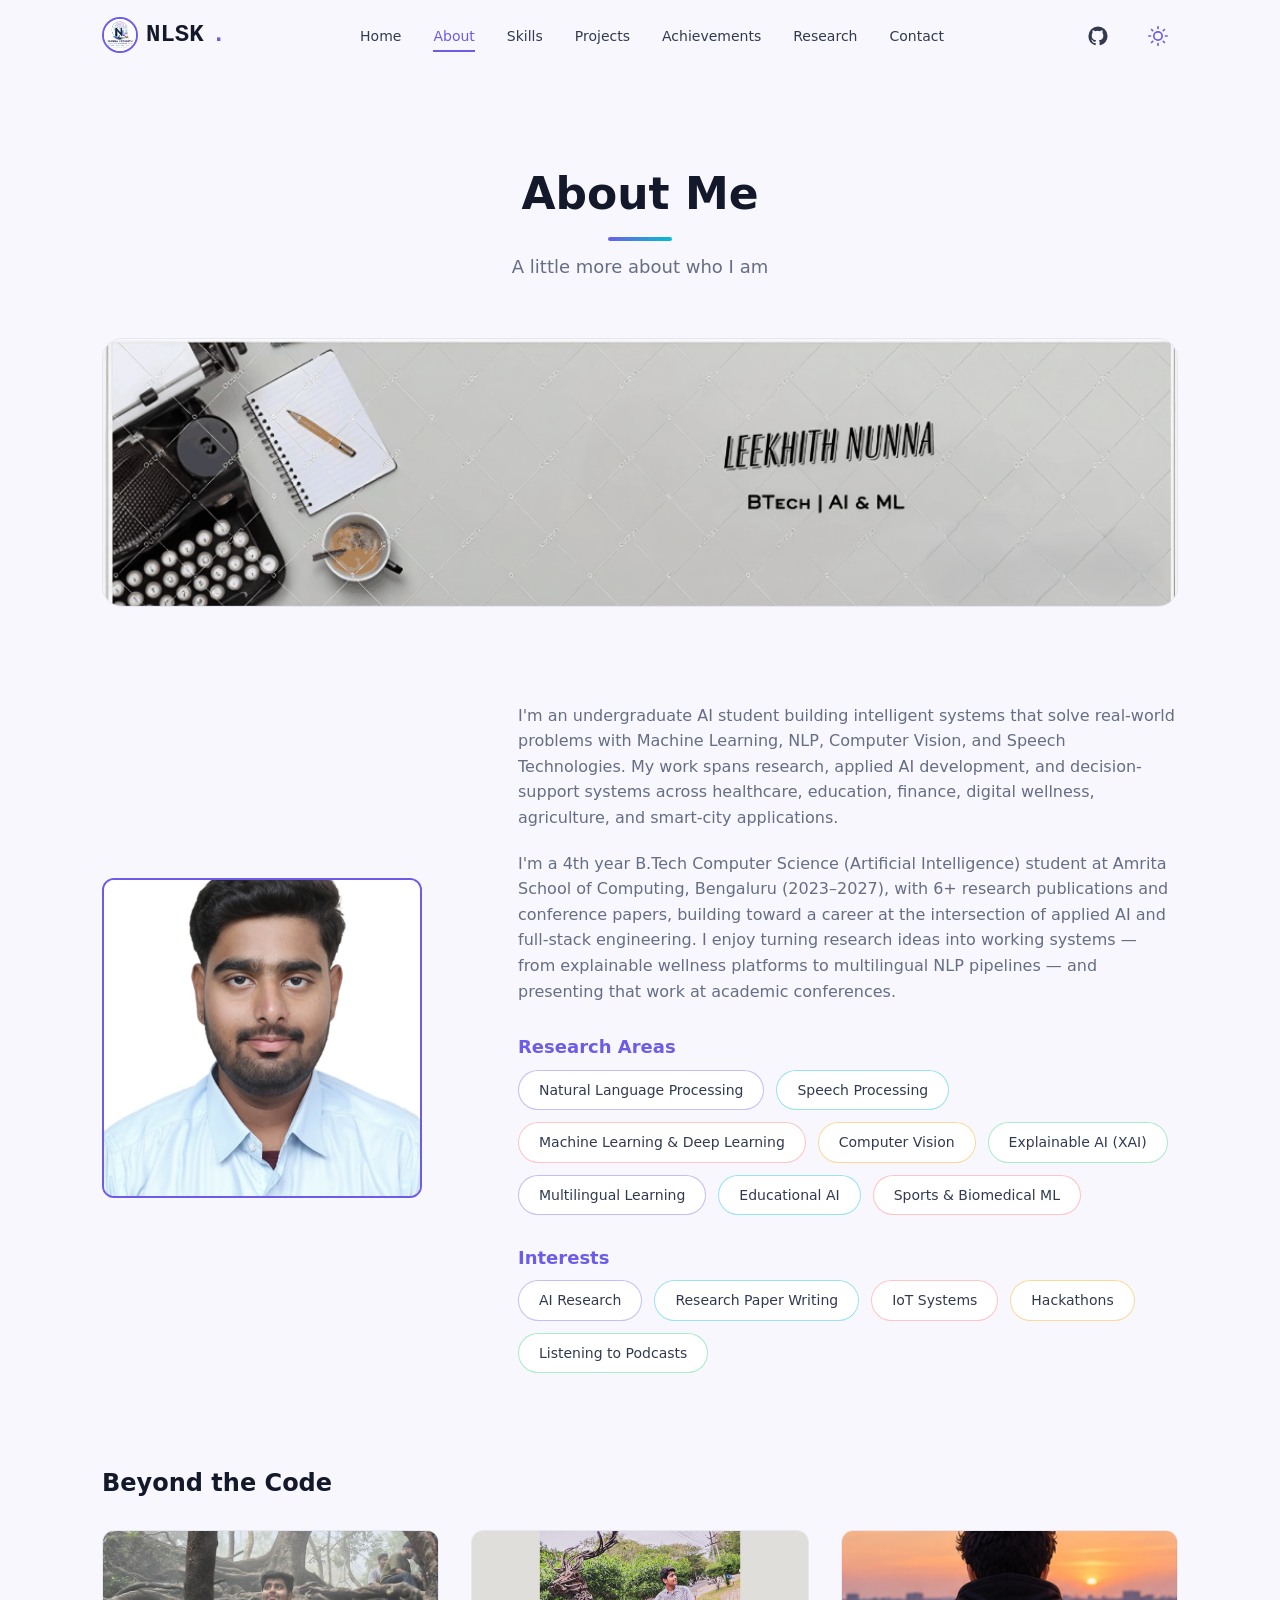
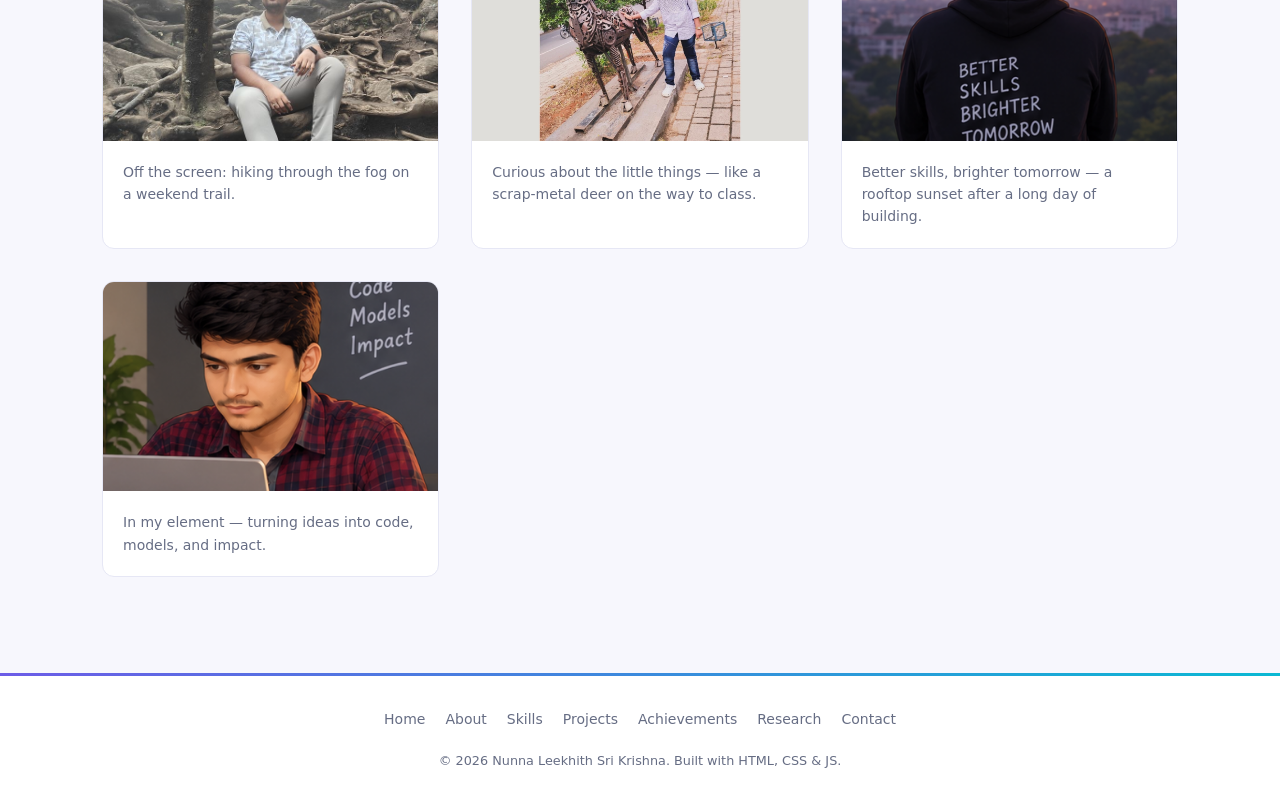
==== commit 353455e2: "Add new photos to hero, quote banner, and About gallery Co-Authored-By: Claude Sonnet 5 <noreply@ant" ====
--- a/about.html
+++ b/about.html
@@ -143,6 +143,32 @@
               </button>
               <figcaption class="about__beyond-caption">Curious about the little things — like a scrap-metal deer on the way to class.</figcaption>
             </figure>
+
+            <figure class="about__beyond-card reveal" data-reveal>
+              <button
+                type="button"
+                class="about__beyond-photo"
+                data-lightbox-trigger="assets/anime/sunset-rooftop.png"
+                data-lightbox-caption="Better skills, brighter tomorrow — watching the sunset over Bengaluru"
+                aria-label="View larger photo"
+              >
+                <img src="assets/anime/sunset-rooftop.png" alt="Nunna Leekhith Sri Krishna watching the sunset from a rooftop in a hoodie that reads Better Skills Brighter Tomorrow" loading="lazy" />
+              </button>
+              <figcaption class="about__beyond-caption">Better skills, brighter tomorrow — a rooftop sunset after a long day of building.</figcaption>
+            </figure>
+
+            <figure class="about__beyond-card reveal" data-reveal>
+              <button
+                type="button"
+                class="about__beyond-photo"
+                data-lightbox-trigger="assets/anime/coding-focus.png"
+                data-lightbox-caption="Deep in focus — ideas, code, models, impact"
+                aria-label="View larger photo"
+              >
+                <img src="assets/anime/coding-focus.png" alt="Nunna Leekhith Sri Krishna focused on his laptop, coding" loading="lazy" />
+              </button>
+              <figcaption class="about__beyond-caption">In my element — turning ideas into code, models, and impact.</figcaption>
+            </figure>
           </div>
         </div>
       </div>
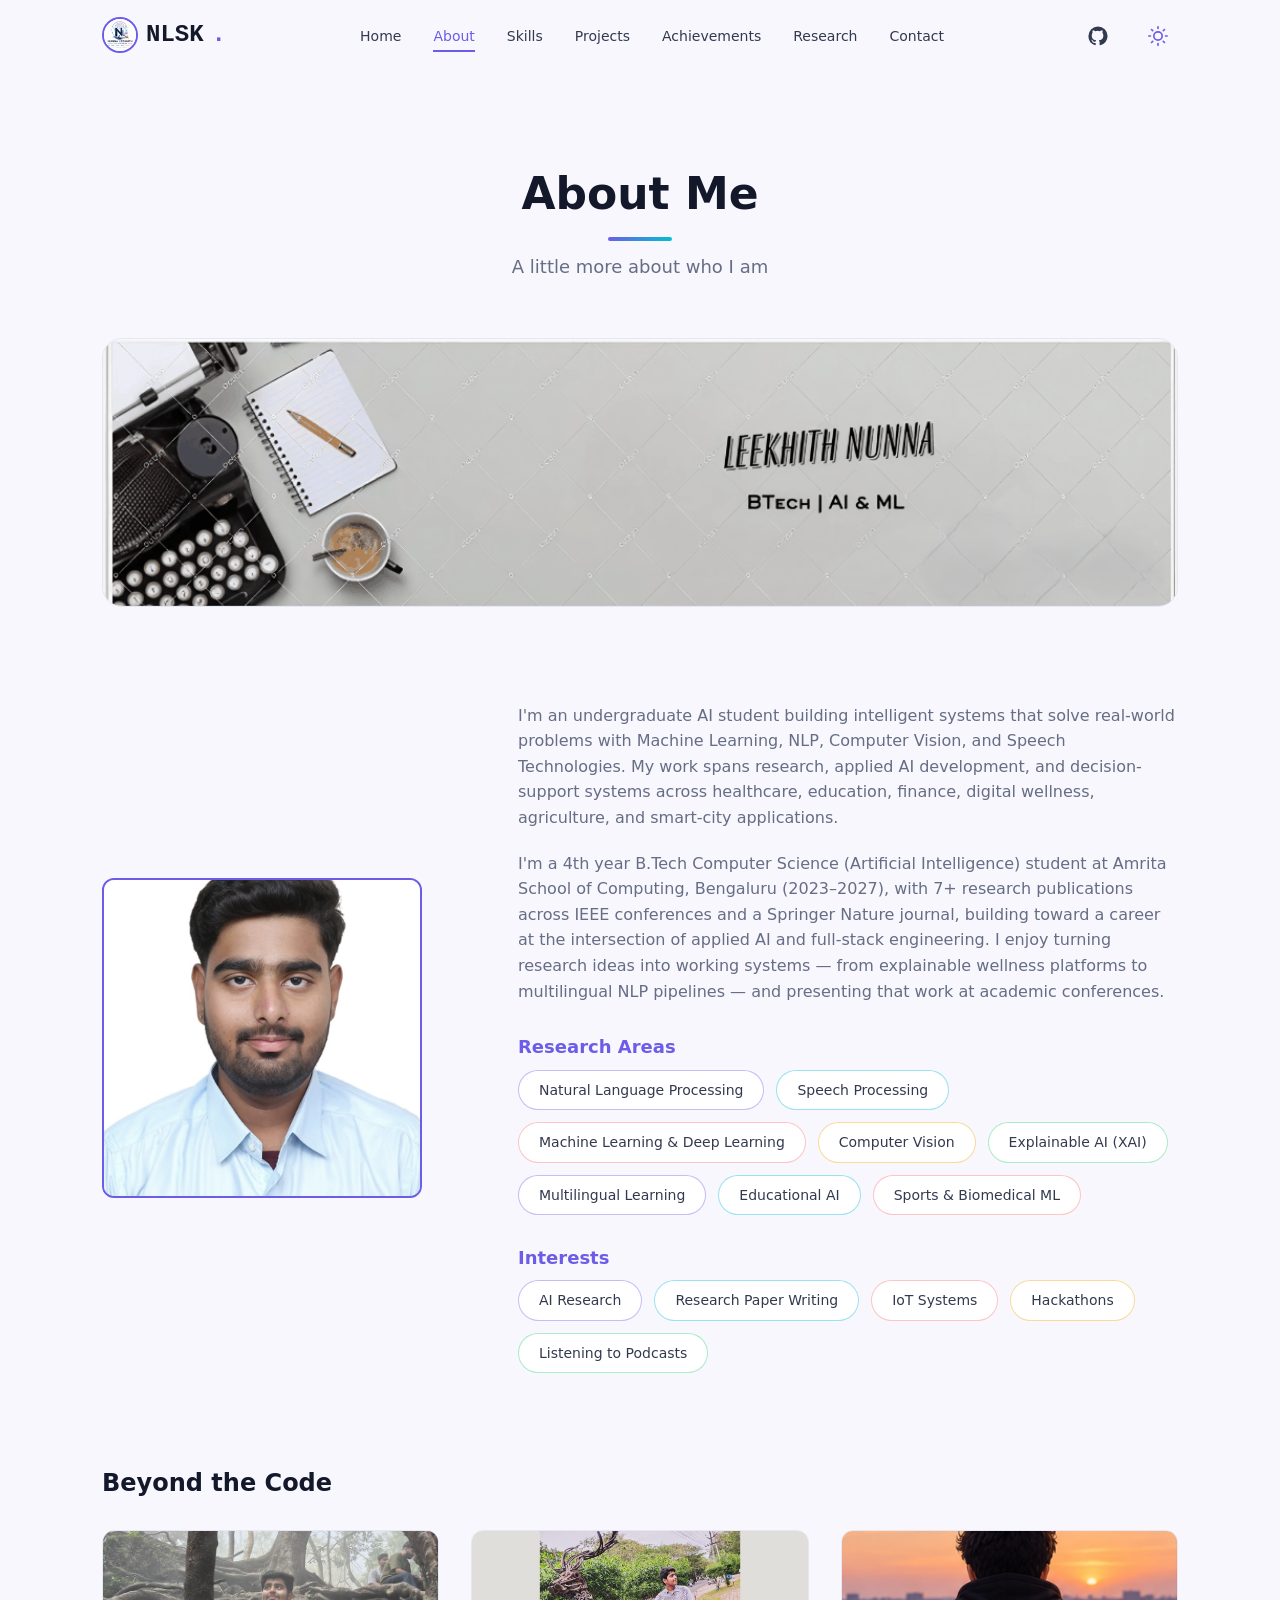
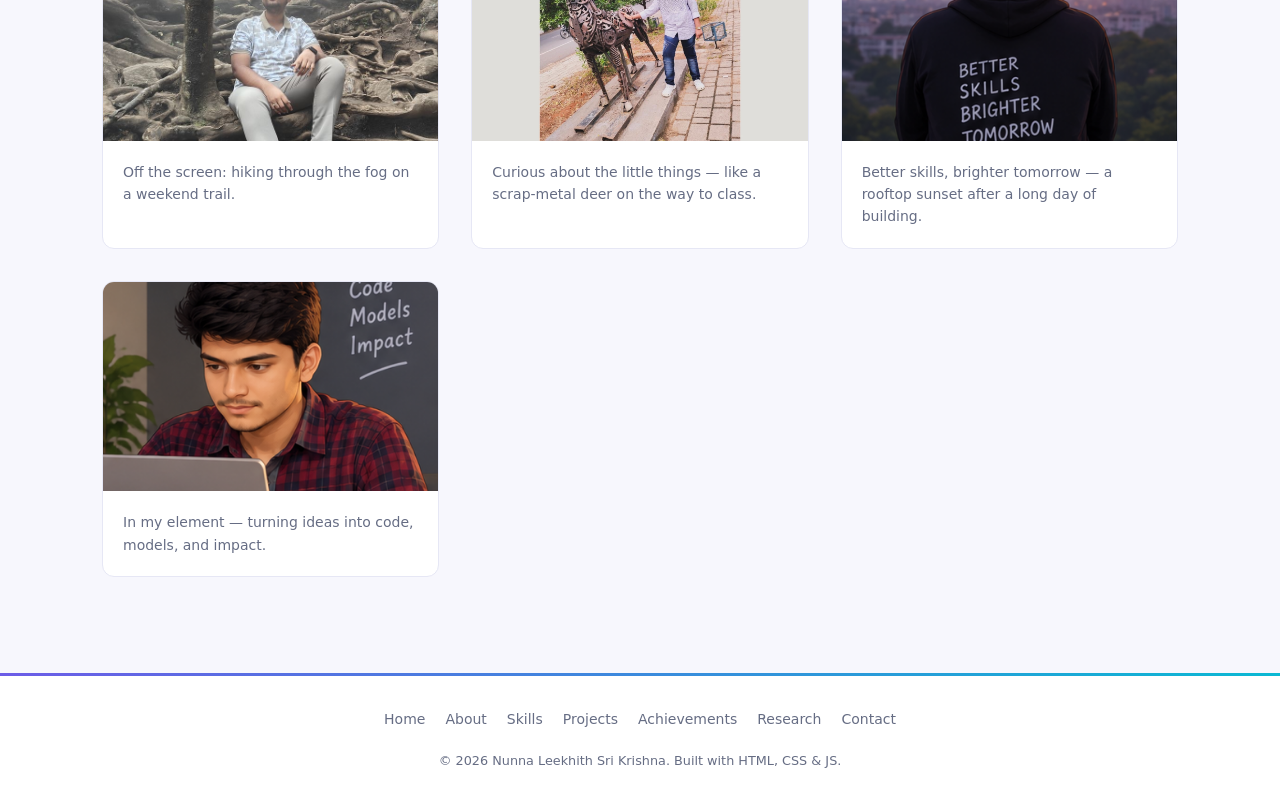
==== commit 83243519: "Add Applied Fruit Science (Springer) journal publication — accepted, in press Co-Authored-By: Claude" ====
--- a/about.html
+++ b/about.html
@@ -86,8 +86,9 @@
             </p>
             <p>
               I'm a 4th year B.Tech Computer Science (Artificial Intelligence) student at Amrita School of Computing,
-              Bengaluru (2023&ndash;2027), with 6+ research publications and conference papers, building toward a
-              career at the intersection of applied AI and full-stack engineering. I enjoy turning research ideas
+              Bengaluru (2023&ndash;2027), with 7+ research publications across IEEE conferences and a Springer
+              Nature journal, building toward a career at the intersection of applied AI and full-stack
+              engineering. I enjoy turning research ideas
               into working systems &mdash; from explainable wellness platforms to multilingual NLP pipelines &mdash;
               and presenting that work at academic conferences.
             </p>
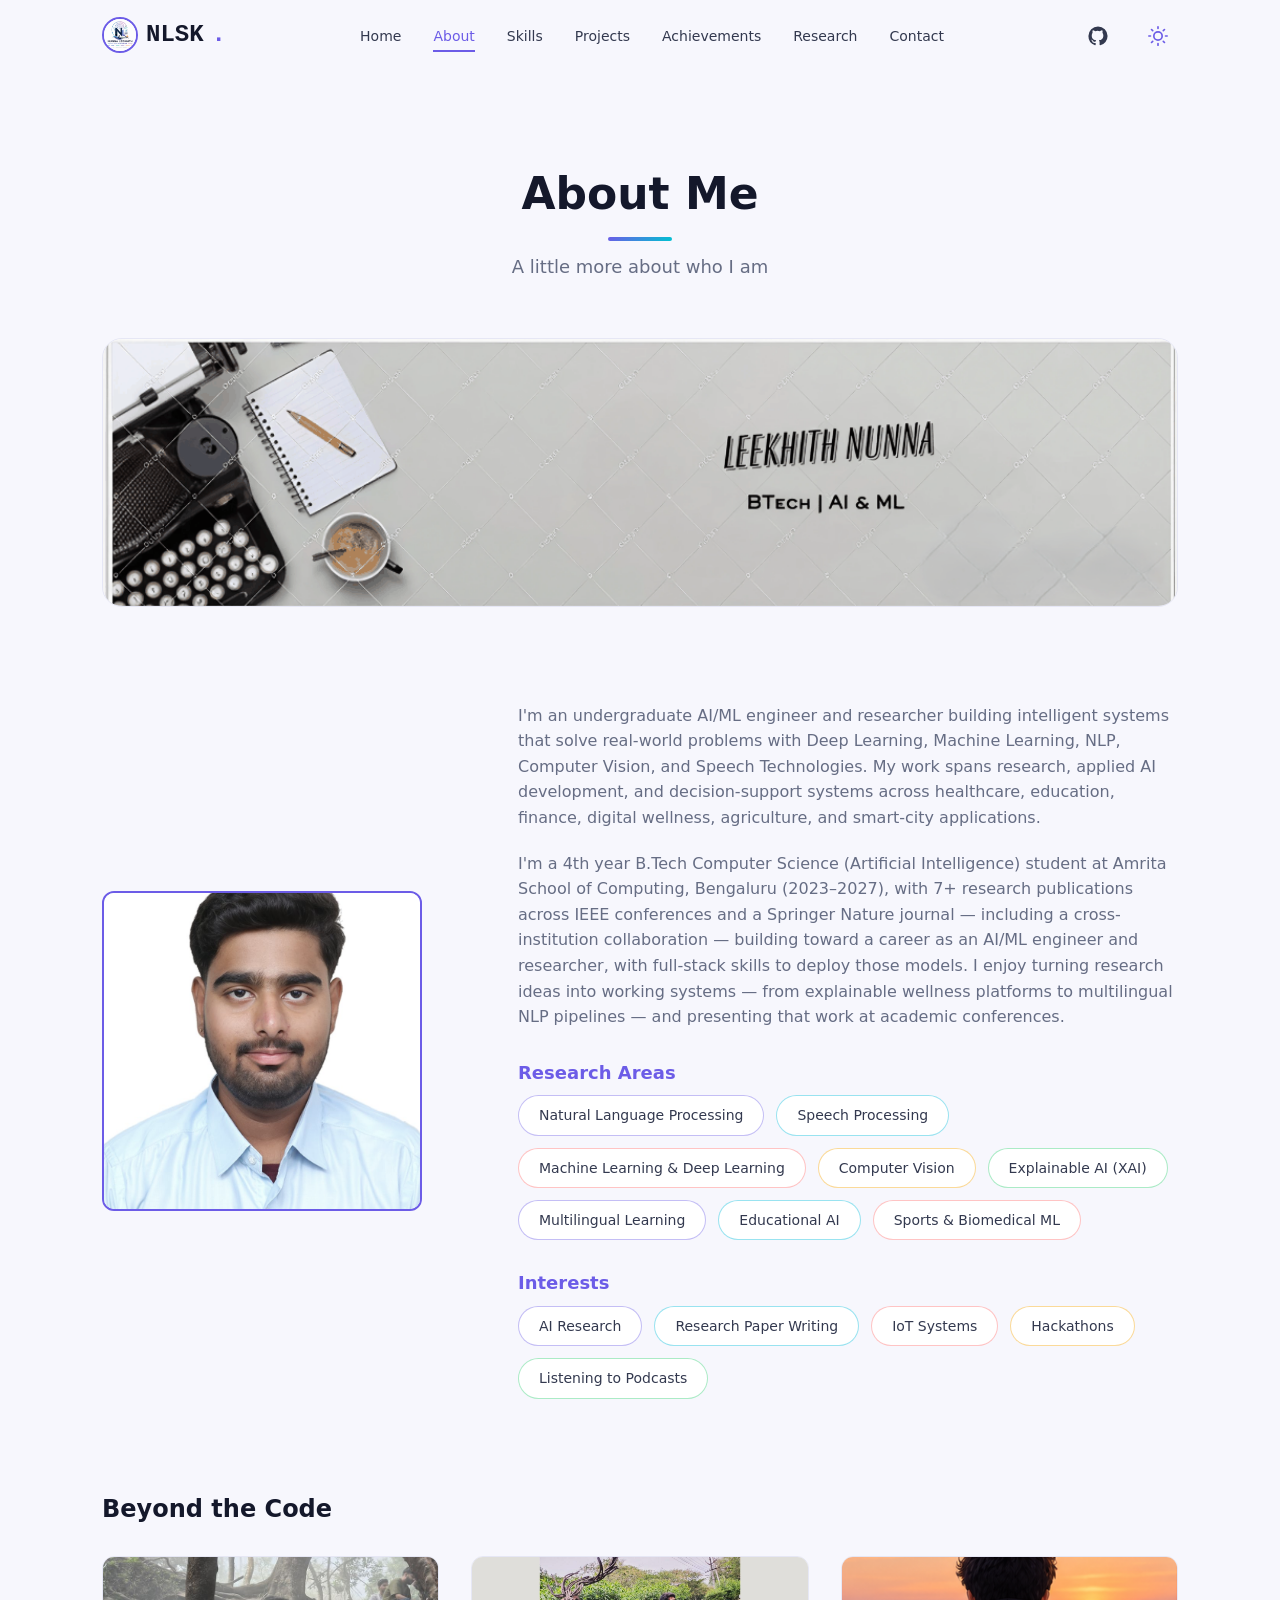
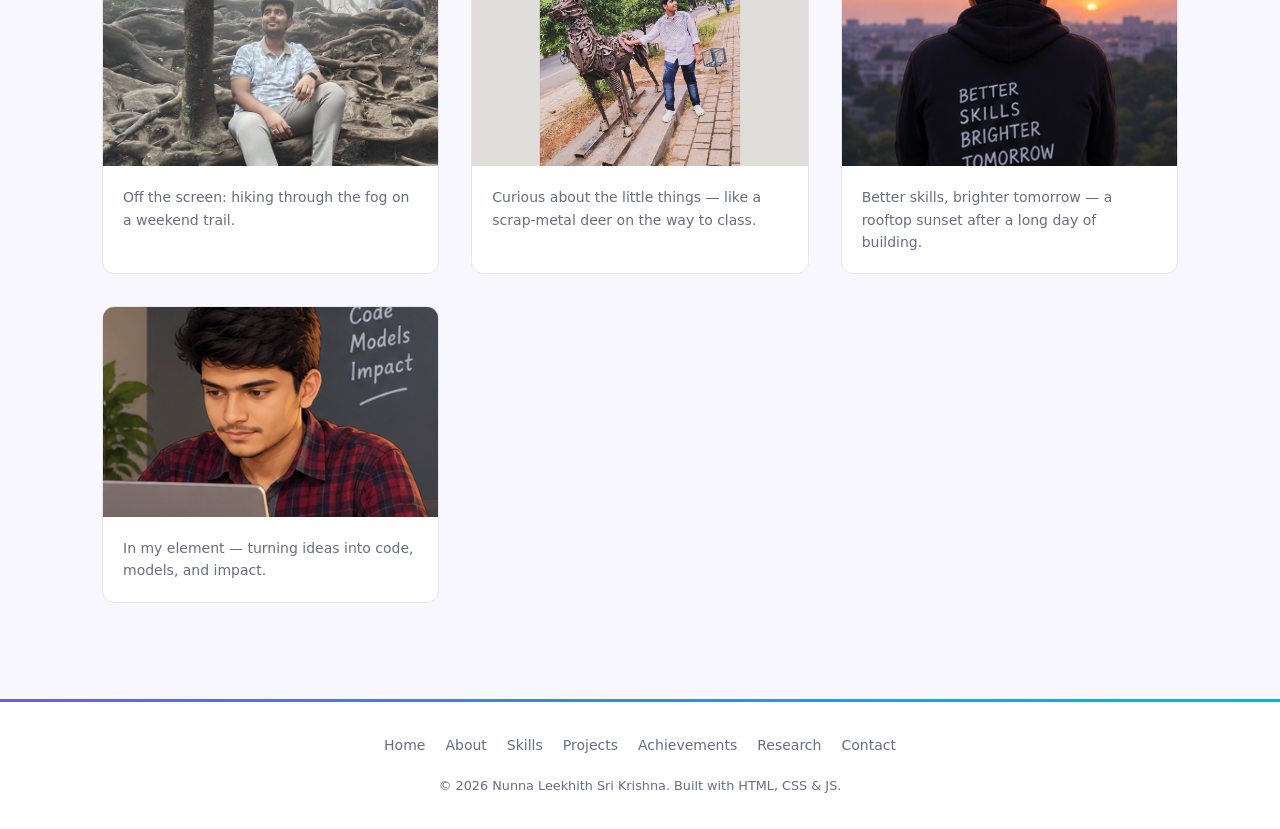
==== commit a49f5a7c: "Reposition portfolio identity to AI/ML/DL engineer & researcher Co-Authored-By: Claude Sonnet 5 <nor" ====
--- a/about.html
+++ b/about.html
@@ -4,7 +4,7 @@
   <meta charset="UTF-8" />
   <meta name="viewport" content="width=device-width, initial-scale=1.0" />
   <title>About | Nunna Leekhith Sri Krishna</title>
-  <meta name="description" content="About Nunna Leekhith Sri Krishna — AI &amp; Full-Stack Developer, B.Tech CSE (AI) student at Amrita School of Computing." />
+  <meta name="description" content="About Nunna Leekhith Sri Krishna — AI/ML Engineer &amp; Researcher, B.Tech CSE (AI) student at Amrita School of Computing." />
   <meta name="author" content="Nunna Leekhith Sri Krishna" />
   <meta property="og:image" content="assets/gallery/profile-alt.jpeg" />
 
@@ -79,18 +79,18 @@
 
           <div class="about__content reveal" data-reveal>
             <p>
-              I'm an undergraduate AI student building intelligent systems that solve real-world problems with
-              Machine Learning, NLP, Computer Vision, and Speech Technologies. My work spans research, applied AI
-              development, and decision-support systems across healthcare, education, finance, digital wellness,
-              agriculture, and smart-city applications.
+              I'm an undergraduate AI/ML engineer and researcher building intelligent systems that solve real-world
+              problems with Deep Learning, Machine Learning, NLP, Computer Vision, and Speech Technologies. My work
+              spans research, applied AI development, and decision-support systems across healthcare, education,
+              finance, digital wellness, agriculture, and smart-city applications.
             </p>
             <p>
               I'm a 4th year B.Tech Computer Science (Artificial Intelligence) student at Amrita School of Computing,
               Bengaluru (2023&ndash;2027), with 7+ research publications across IEEE conferences and a Springer
-              Nature journal, building toward a career at the intersection of applied AI and full-stack
-              engineering. I enjoy turning research ideas
-              into working systems &mdash; from explainable wellness platforms to multilingual NLP pipelines &mdash;
-              and presenting that work at academic conferences.
+              Nature journal &mdash; including a cross-institution collaboration &mdash; building toward a career as
+              an AI/ML engineer and researcher, with full-stack skills to deploy those models. I enjoy turning
+              research ideas into working systems &mdash; from explainable wellness platforms to multilingual NLP
+              pipelines &mdash; and presenting that work at academic conferences.
             </p>
 
             <h3 class="about__interests-title">Research Areas</h3>
